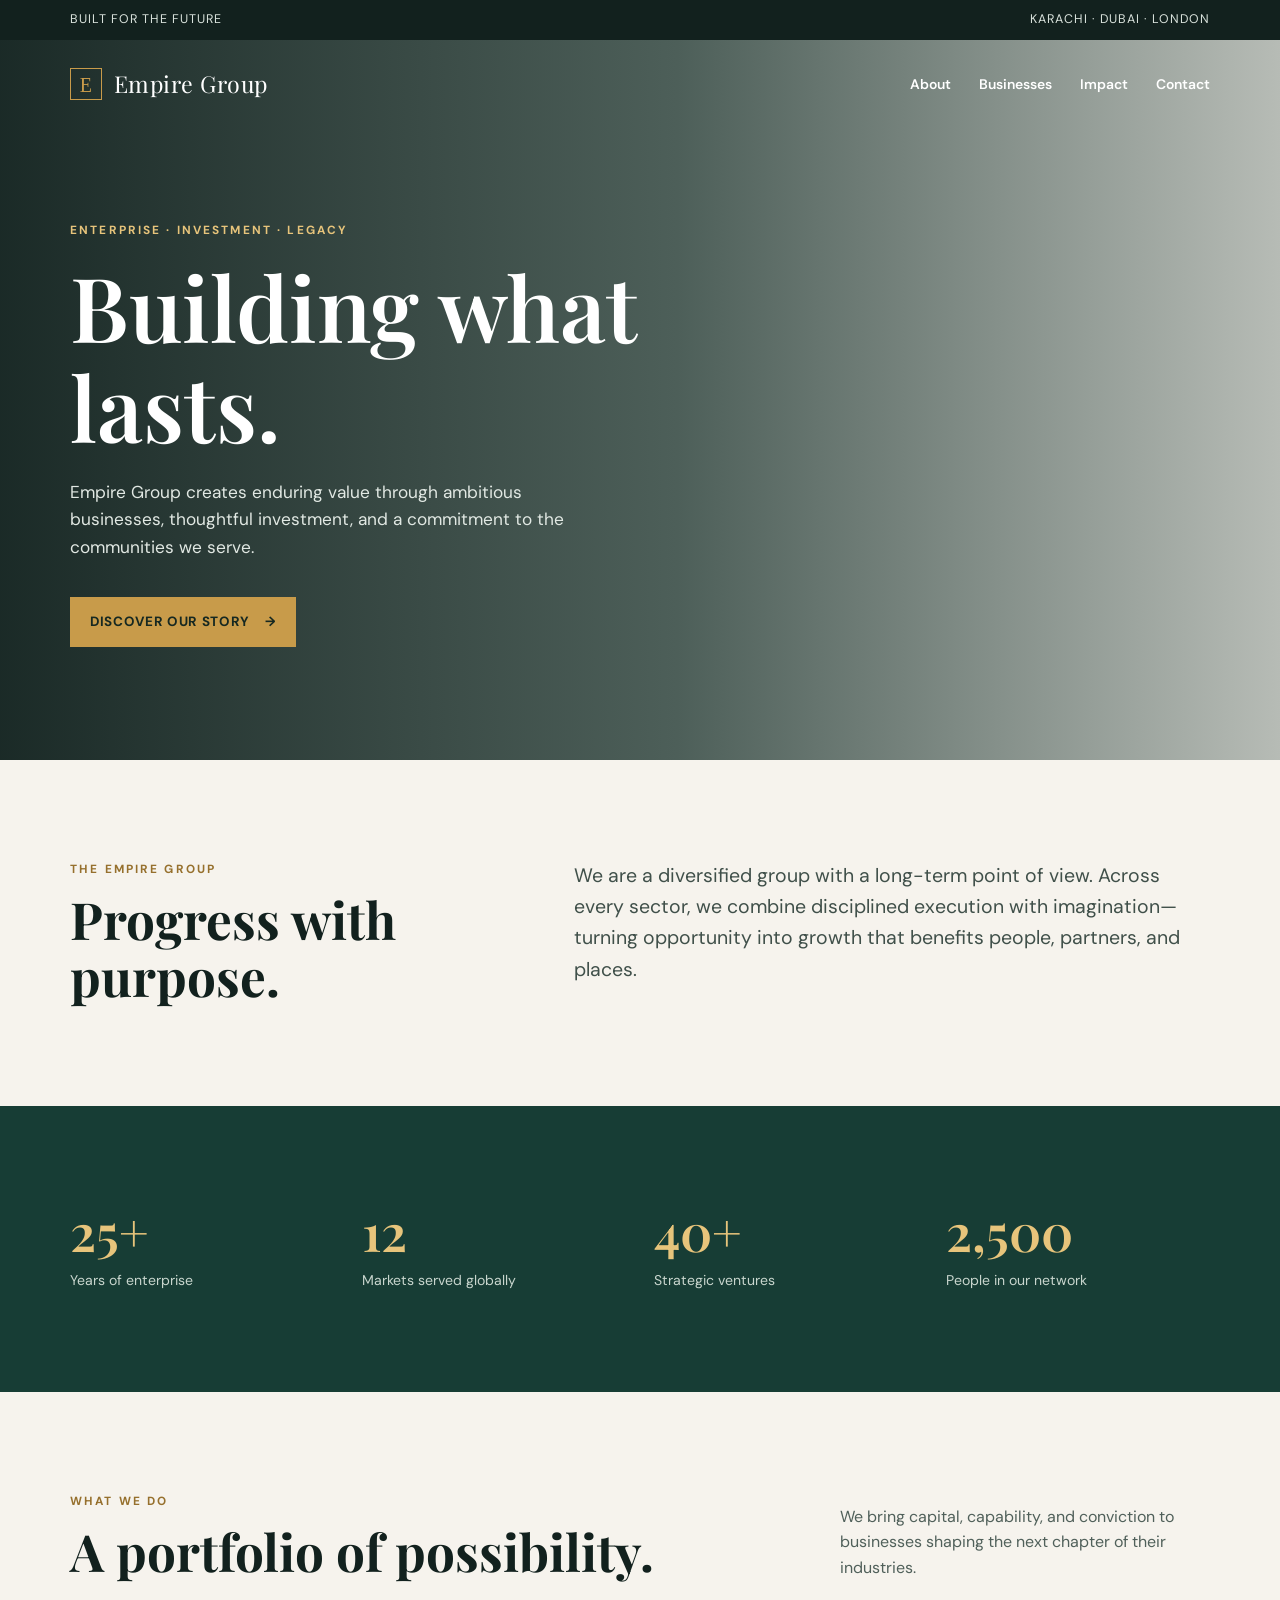
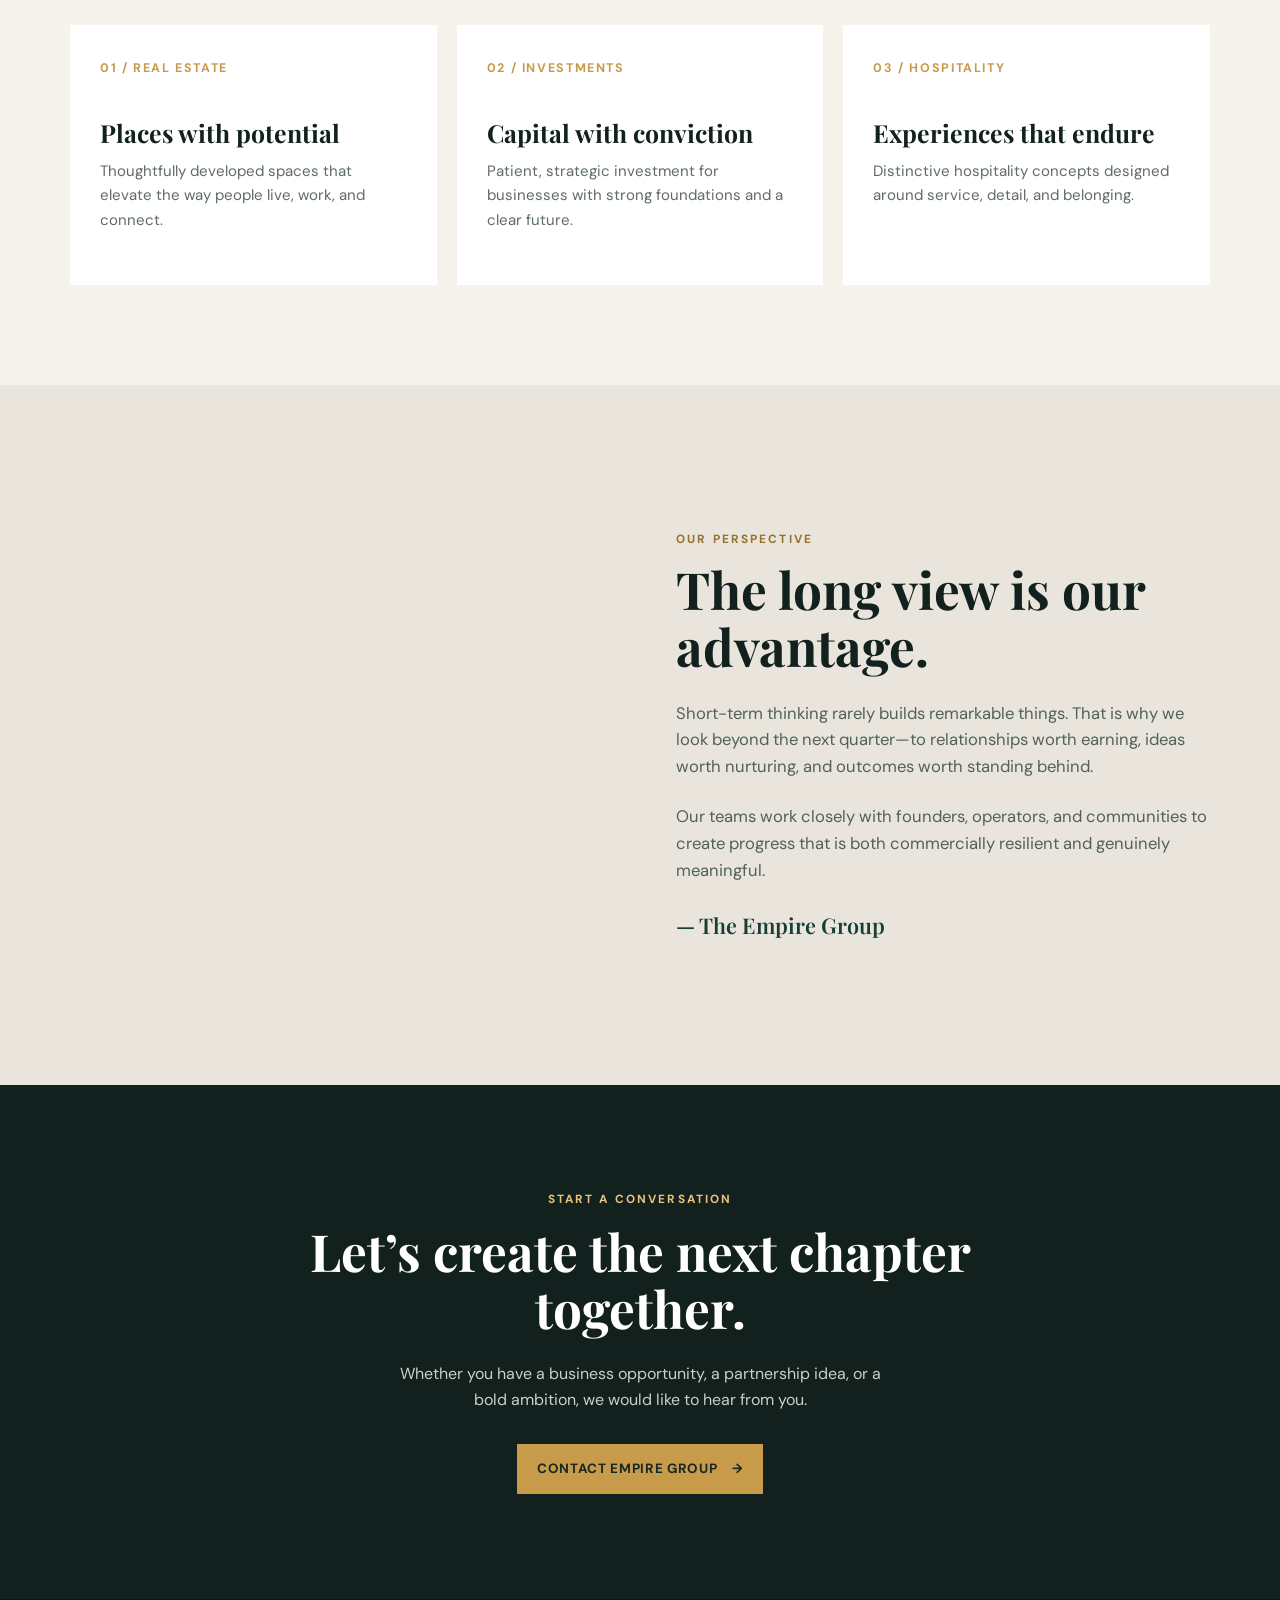
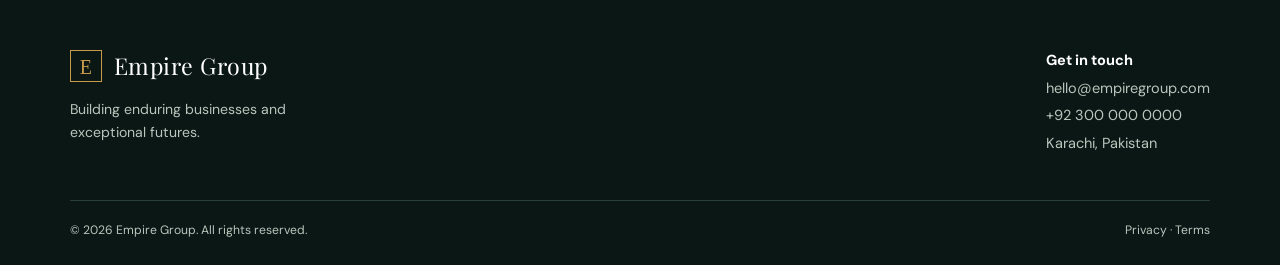
==== index.html @ 8dcd022d "my first comit" ====
<!DOCTYPE html>
<html lang="en">
<head>
  <meta charset="UTF-8" />
  <meta name="viewport" content="width=device-width, initial-scale=1.0" />
  <meta name="description" content="Empire Group — building enduring businesses and exceptional futures." />
  <title>Empire Group | Build What Lasts</title>
  <link rel="preconnect" href="https://fonts.googleapis.com" />
  <link rel="preconnect" href="https://fonts.gstatic.com" crossorigin />
  <link href="https://fonts.googleapis.com/css2?family=DM+Sans:wght@400;500;600;700&family=Playfair+Display:wght@500;600;700&display=swap" rel="stylesheet" />
  <style>
    :root { --ink:#12211e; --forest:#173d35; --sage:#9eae94; --cream:#f6f3ed; --gold:#c89b4a; --white:#fff; }
    * { box-sizing:border-box; }
    html { scroll-behavior:smooth; }
    body { margin:0; color:var(--ink); background:var(--cream); font-family:"DM Sans",Arial,sans-serif; line-height:1.6; }
    a { color:inherit; text-decoration:none; }
    .wrap { width:min(1140px, calc(100% - 44px)); margin:auto; }
    .topbar { background:var(--ink); color:#d9e2dc; font-size:.78rem; letter-spacing:.08em; text-transform:uppercase; }
    .topbar .wrap { display:flex; justify-content:space-between; padding:10px 0; }
    header { position:absolute; width:100%; z-index:5; color:white; }
    nav { height:88px; display:flex; align-items:center; justify-content:space-between; }
    .brand { display:flex; align-items:center; gap:12px; font-family:"Playfair Display",serif; font-size:1.45rem; letter-spacing:.02em; }
    .mark { width:32px; height:32px; border:1px solid var(--gold); display:grid; place-items:center; color:var(--gold); font-family:Georgia,serif; font-size:1.25rem; }
    .links { display:flex; gap:28px; font-size:.87rem; font-weight:600; }
    .links a:hover { color:#e7c47b; }
    .hero { min-height:720px; color:white; display:grid; align-items:end; padding:160px 0 92px; background:linear-gradient(90deg, rgba(10,27,24,.93) 0%, rgba(12,38,32,.72) 53%, rgba(12,38,32,.27)), url('https://images.unsplash.com/photo-1486406146926-c627a92ad1ab?auto=format&fit=crop&w=1800&q=85') center/cover; }
    .eyebrow { color:#e7c47b; font-size:.74rem; letter-spacing:.18em; font-weight:700; text-transform:uppercase; }
    h1,h2,h3 { font-family:"Playfair Display",Georgia,serif; line-height:1.12; margin:0; }
    h1 { max-width:720px; font-size:clamp(3.1rem,7vw,6.1rem); margin:16px 0 22px; font-weight:600; }
    .hero p { max-width:520px; font-size:1.08rem; color:#e1e8e3; margin:0 0 36px; }
    .button { display:inline-flex; align-items:center; gap:15px; padding:14px 20px; background:var(--gold); color:#162821; font-weight:700; font-size:.84rem; letter-spacing:.05em; text-transform:uppercase; transition:.2s; }
    .button:hover { background:#e2bb73; transform:translateY(-2px); }
    section { padding:100px 0; }
    .intro { display:grid; grid-template-columns:1fr 1.5fr; gap:80px; }
    h2 { font-size:clamp(2.25rem,4vw,3.7rem); }
    .intro p { font-size:1.22rem; margin:0; color:#40504a; }
    .numbers { background:var(--forest); color:white; }
    .number-grid { display:grid; grid-template-columns:repeat(4,1fr); gap:28px; }
    .number strong { display:block; color:#e7c47b; font:600 clamp(2.1rem,4vw,3.4rem)/1 "Playfair Display",serif; margin-bottom:10px; }
    .number span { color:#c9d6ce; font-size:.88rem; }
    .section-head { display:flex; justify-content:space-between; align-items:end; margin-bottom:44px; gap:20px; }
    .section-head p { max-width:370px; margin:0; color:#50605a; }
    .cards { display:grid; grid-template-columns:repeat(3,1fr); gap:20px; }
    .card { background:white; padding:34px 30px; min-height:260px; border-bottom:3px solid transparent; transition:.25s; }
    .card:hover { border-color:var(--gold); transform:translateY(-5px); box-shadow:0 18px 40px #1a312012; }
    .card .index { color:var(--gold); font-size:.78rem; letter-spacing:.13em; font-weight:700; }
    .card h3 { font-size:1.55rem; margin:40px 0 13px; }
    .card p { color:#5e6b66; font-size:.94rem; margin:0; }
    .story { background:#e9e5dc; }
    .story-grid { display:grid; grid-template-columns:1fr 1fr; gap:72px; align-items:center; }
    .story-image { min-height:500px; background:url('https://images.unsplash.com/photo-1556761175-b413da4baf72?auto=format&fit=crop&w=1100&q=85') center/cover; }
    .story-copy p { color:#52615b; font-size:1.04rem; margin:24px 0; }
    .signature { color:var(--forest); font:600 1.35rem "Playfair Display",serif; margin-top:28px; }
    .cta { text-align:center; background:var(--ink); color:white; padding:105px 0; }
    .cta h2 { max-width:700px; margin:14px auto 24px; }
    .cta p { color:#c7d1ca; max-width:510px; margin:0 auto 32px; }
    footer { background:#0b1715; color:#b9c6bd; padding:48px 0 25px; }
    .footer-main { display:flex; justify-content:space-between; gap:30px; padding-bottom:42px; }
    .footer-main .brand { color:white; }
    .footer-main p { max-width:280px; font-size:.88rem; }
    .contact { font-size:.91rem; line-height:1.9; }
    .copyright { border-top:1px solid #29403a; padding-top:20px; font-size:.76rem; display:flex; justify-content:space-between; }
    @media (max-width:760px) { .topbar .wrap { font-size:.65rem; } .links { display:none; } .hero { min-height:650px; } .intro,.story-grid { grid-template-columns:1fr; gap:35px; } .number-grid,.cards { grid-template-columns:repeat(2,1fr); } .story-image { min-height:330px; order:2; } section { padding:70px 0; } .footer-main,.copyright { display:block; } .copyright { margin-top:20px; } }
    @media (max-width:480px) { .number-grid,.cards { grid-template-columns:1fr; } .section-head { display:block; } .section-head p { margin-top:18px; } }
  </style>
</head>
<body>
  <div class="topbar"><div class="wrap"><span>Built for the future</span><span>Karachi · Dubai · London</span></div></div>
  <header><nav class="wrap"><a class="brand" href="#home"><span class="mark">E</span>Empire Group</a><div class="links"><a href="#about">About</a><a href="#businesses">Businesses</a><a href="#impact">Impact</a><a href="#contact">Contact</a></div></nav></header>
  <main>
    <section class="hero" id="home"><div class="wrap"><div class="eyebrow">Enterprise · Investment · Legacy</div><h1>Building what lasts.</h1><p>Empire Group creates enduring value through ambitious businesses, thoughtful investment, and a commitment to the communities we serve.</p><a class="button" href="#about">Discover our story <span>→</span></a></div></section>
    <section id="about"><div class="wrap intro"><div><div class="eyebrow" style="color:#96702d">The Empire Group</div><h2 style="margin-top:12px">Progress with purpose.</h2></div><p>We are a diversified group with a long-term point of view. Across every sector, we combine disciplined execution with imagination—turning opportunity into growth that benefits people, partners, and places.</p></div></section>
    <section class="numbers" id="impact"><div class="wrap number-grid"><div class="number"><strong>25+</strong><span>Years of enterprise</span></div><div class="number"><strong>12</strong><span>Markets served globally</span></div><div class="number"><strong>40+</strong><span>Strategic ventures</span></div><div class="number"><strong>2,500</strong><span>People in our network</span></div></div></section>
    <section id="businesses"><div class="wrap"><div class="section-head"><div><div class="eyebrow" style="color:#96702d">What we do</div><h2 style="margin-top:12px">A portfolio of possibility.</h2></div><p>We bring capital, capability, and conviction to businesses shaping the next chapter of their industries.</p></div><div class="cards"><article class="card"><div class="index">01 / REAL ESTATE</div><h3>Places with potential</h3><p>Thoughtfully developed spaces that elevate the way people live, work, and connect.</p></article><article class="card"><div class="index">02 / INVESTMENTS</div><h3>Capital with conviction</h3><p>Patient, strategic investment for businesses with strong foundations and a clear future.</p></article><article class="card"><div class="index">03 / HOSPITALITY</div><h3>Experiences that endure</h3><p>Distinctive hospitality concepts designed around service, detail, and belonging.</p></article></div></div></section>
    <section class="story"><div class="wrap story-grid"><div class="story-image" aria-label="Empire Group team in a meeting"></div><div class="story-copy"><div class="eyebrow" style="color:#96702d">Our perspective</div><h2 style="margin-top:12px">The long view is our advantage.</h2><p>Short-term thinking rarely builds remarkable things. That is why we look beyond the next quarter—to relationships worth earning, ideas worth nurturing, and outcomes worth standing behind.</p><p>Our teams work closely with founders, operators, and communities to create progress that is both commercially resilient and genuinely meaningful.</p><div class="signature">— The Empire Group</div></div></div></section>
    <section class="cta" id="contact"><div class="wrap"><div class="eyebrow">Start a conversation</div><h2>Let’s create the next chapter together.</h2><p>Whether you have a business opportunity, a partnership idea, or a bold ambition, we would like to hear from you.</p><a class="button" href="mailto:hello@empiregroup.com">Contact Empire Group <span>→</span></a></div></section>
  </main>
  <footer><div class="wrap"><div class="footer-main"><div><a class="brand" href="#home"><span class="mark">E</span>Empire Group</a><p>Building enduring businesses and exceptional futures.</p></div><div class="contact"><strong style="color:white">Get in touch</strong><br>hello@empiregroup.com<br>+92 300 000 0000<br>Karachi, Pakistan</div></div><div class="copyright"><span>© 2026 Empire Group. All rights reserved.</span><span>Privacy · Terms</span></div></div></footer>
</body>
</html>
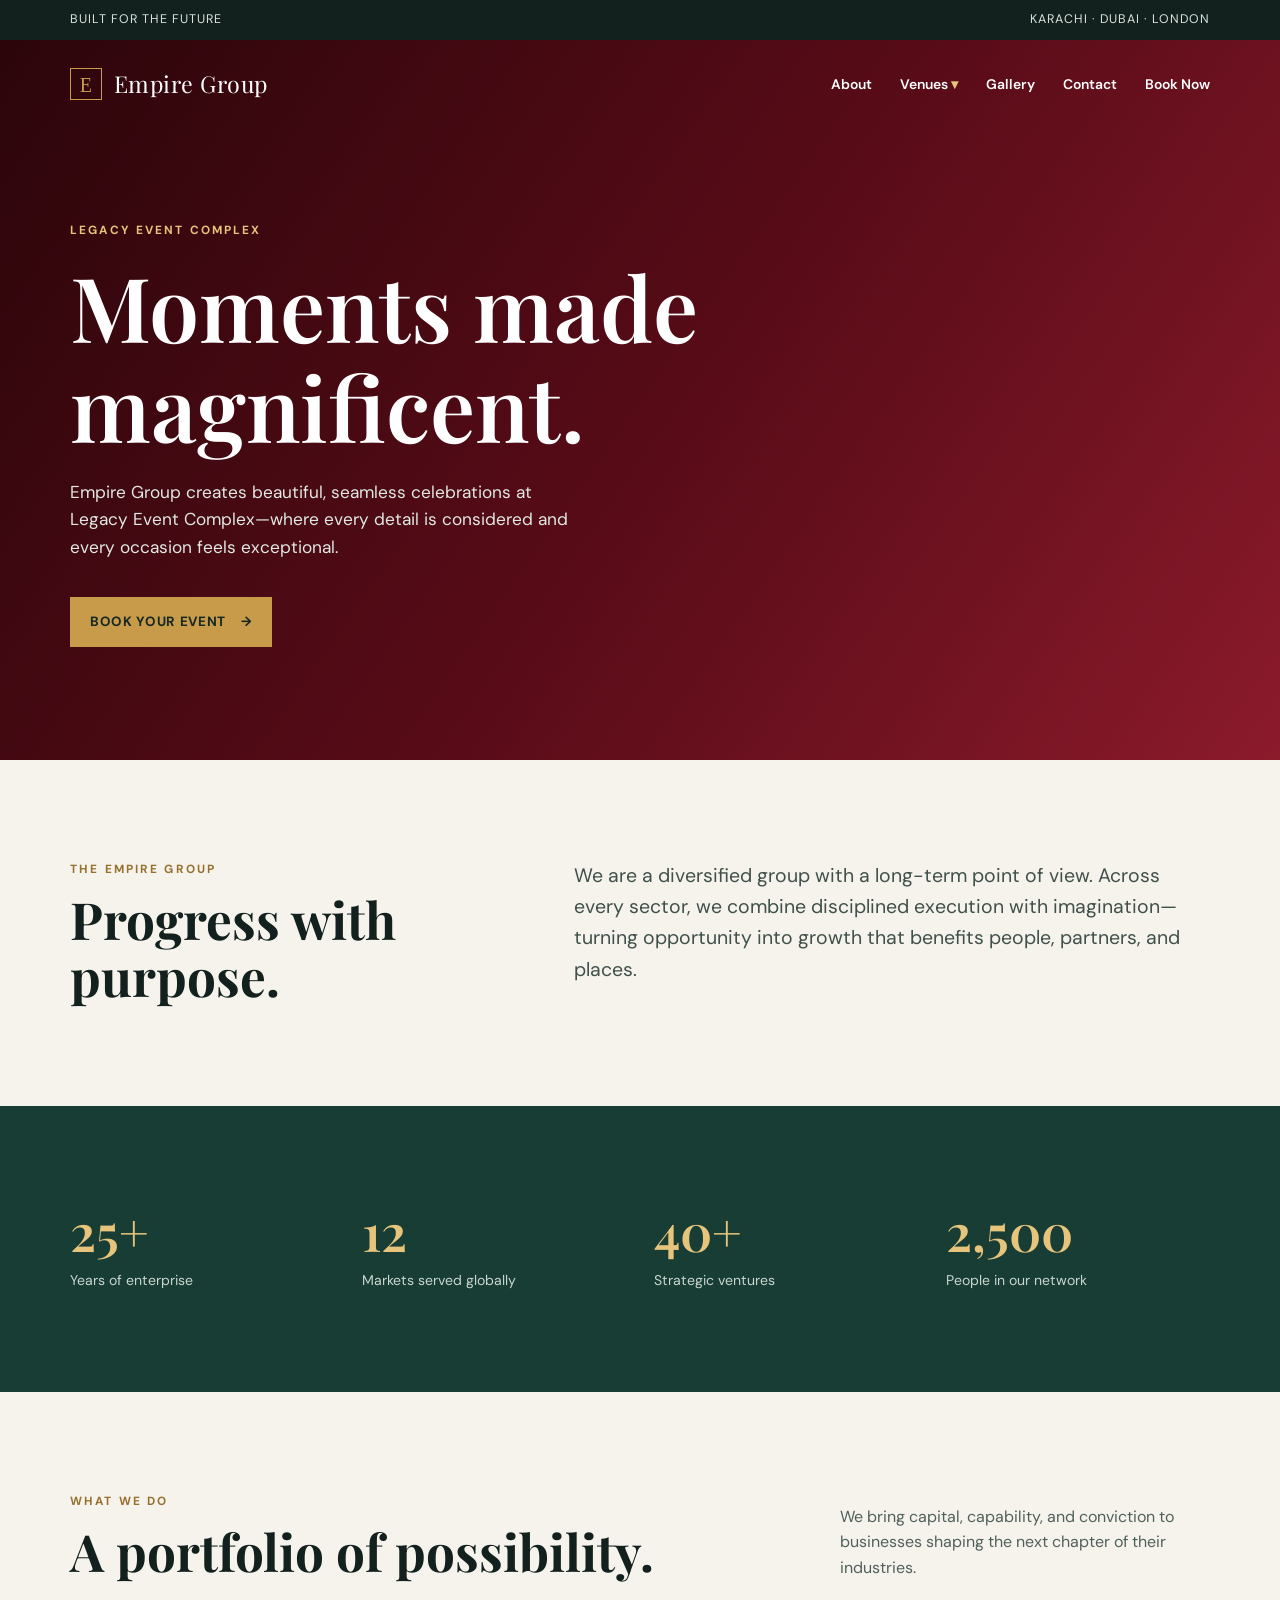
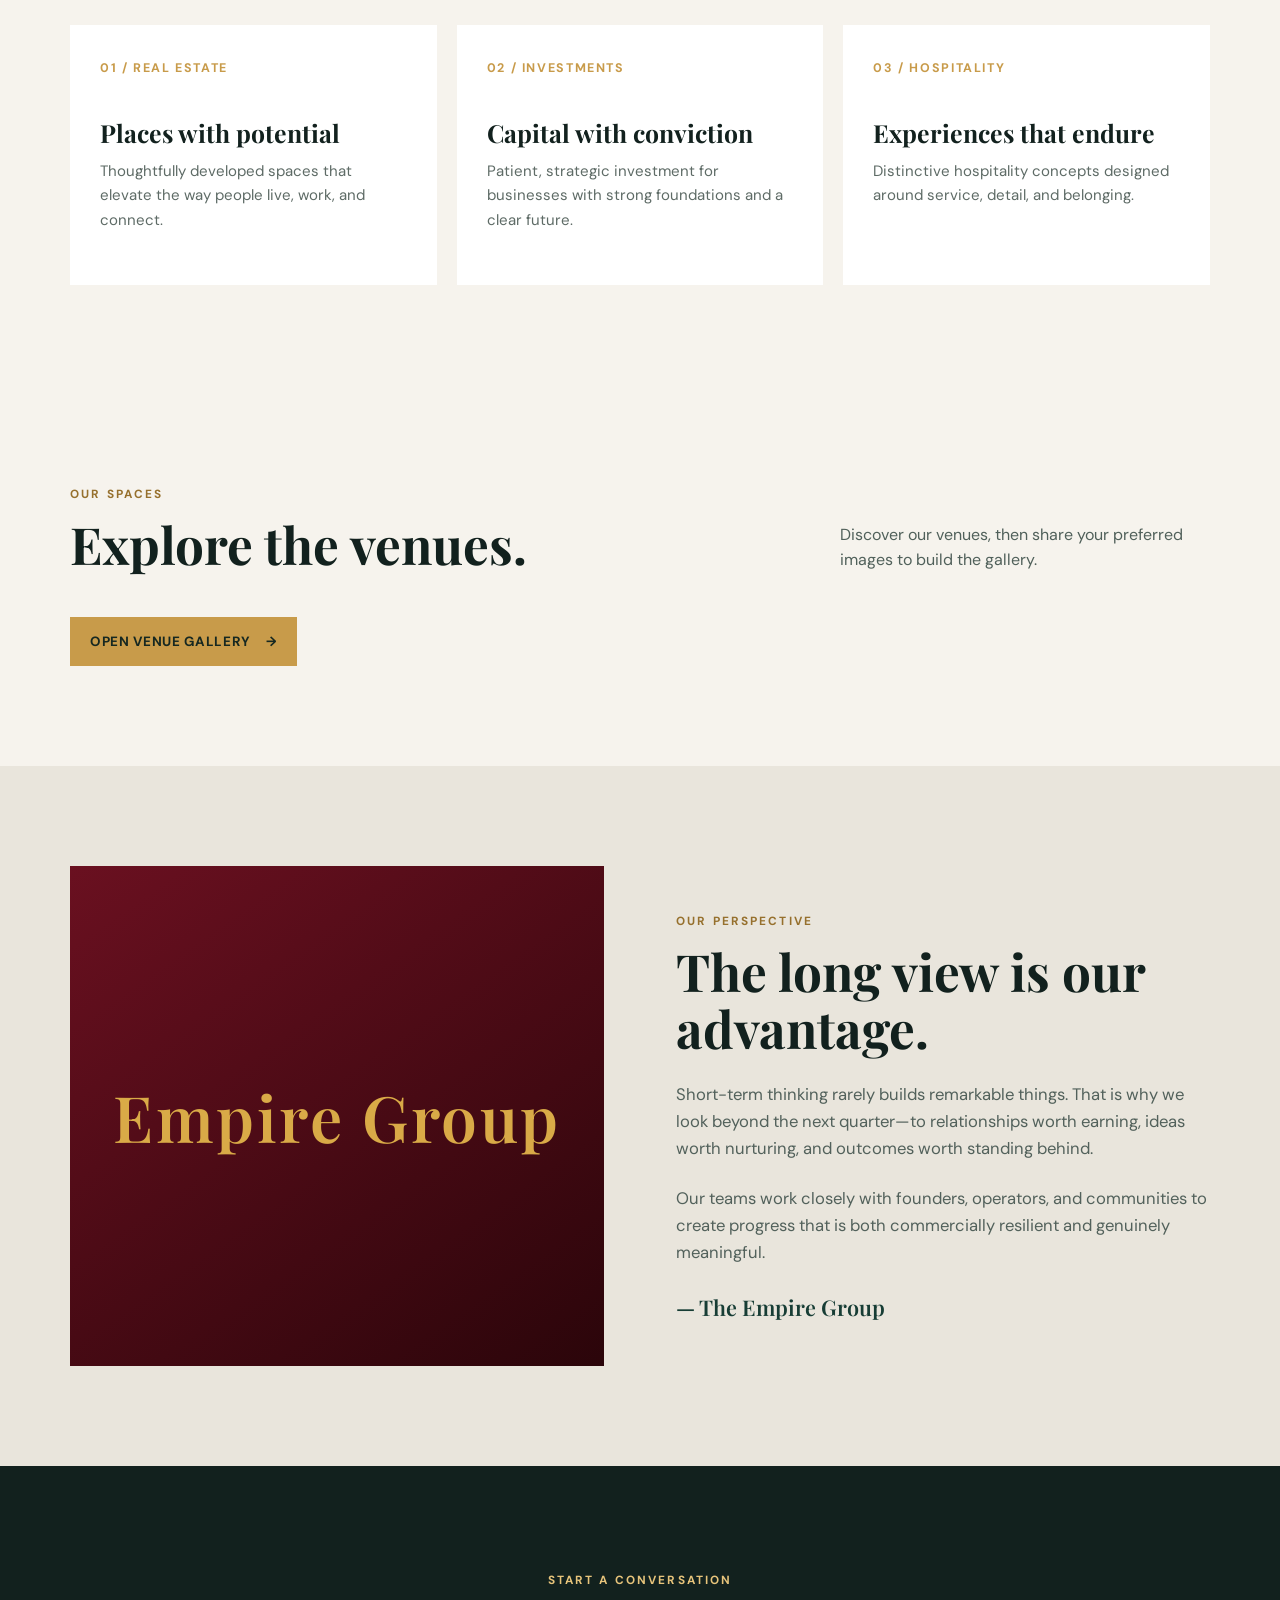
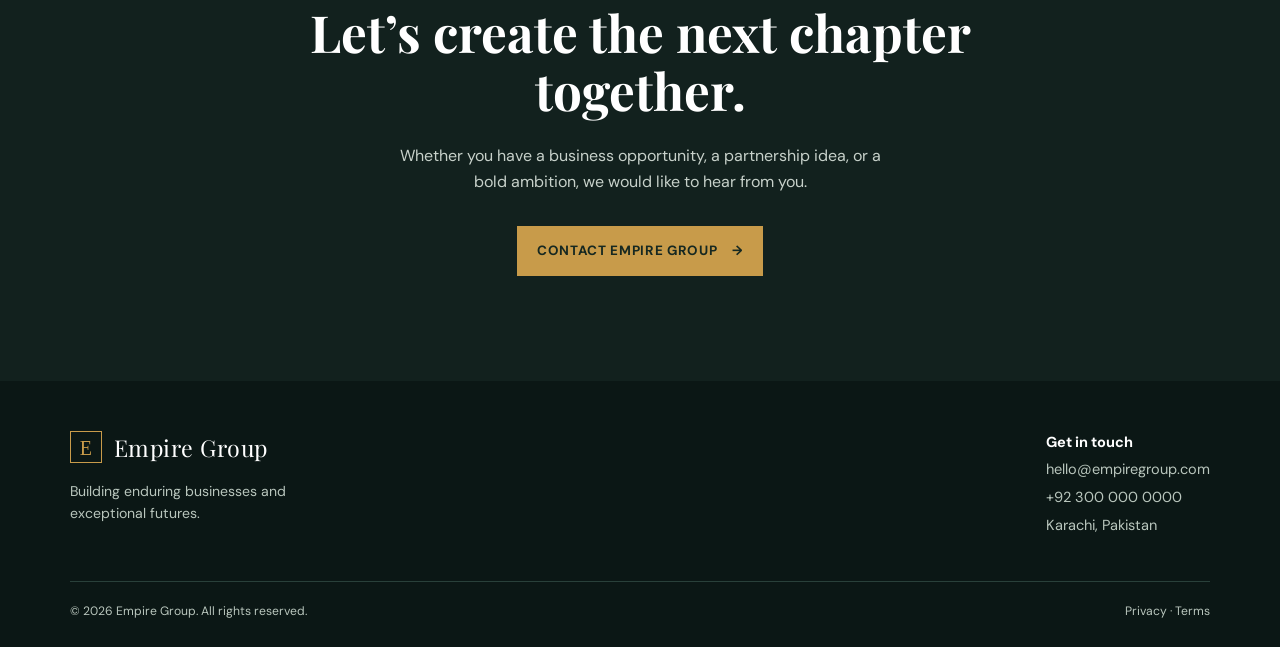
==== commit d99590ea: "2nd comit" ====
--- a/index.html
+++ b/index.html
@@ -22,8 +22,9 @@
     .brand { display:flex; align-items:center; gap:12px; font-family:"Playfair Display",serif; font-size:1.45rem; letter-spacing:.02em; }
     .mark { width:32px; height:32px; border:1px solid var(--gold); display:grid; place-items:center; color:var(--gold); font-family:Georgia,serif; font-size:1.25rem; }
     .links { display:flex; gap:28px; font-size:.87rem; font-weight:600; }
+    .venue-dropdown { position:relative; } .venue-dropdown summary { cursor:pointer; list-style:none; } .venue-dropdown summary::-webkit-details-marker { display:none; } .venue-dropdown summary::after { content:" ▾"; color:#e7c47b; } .venue-dropdown-menu { position:absolute; top:28px; left:-16px; min-width:215px; background:#fff; color:var(--ink); border-top:3px solid var(--gold); box-shadow:0 12px 28px #0003; padding:8px 0; } .venue-dropdown-menu a { display:block; padding:10px 16px; } .venue-dropdown-menu a:hover { background:#f6f3ed; color:var(--forest); }
     .links a:hover { color:#e7c47b; }
-    .hero { min-height:720px; color:white; display:grid; align-items:end; padding:160px 0 92px; background:linear-gradient(90deg, rgba(10,27,24,.93) 0%, rgba(12,38,32,.72) 53%, rgba(12,38,32,.27)), url('https://images.unsplash.com/photo-1486406146926-c627a92ad1ab?auto=format&fit=crop&w=1800&q=85') center/cover; }
+    .hero { min-height:720px; color:white; display:grid; align-items:end; padding:160px 0 92px; background:linear-gradient(125deg,#2b050a 0%,#5a0c18 55%,#8b1a2b 100%); }
     .eyebrow { color:#e7c47b; font-size:.74rem; letter-spacing:.18em; font-weight:700; text-transform:uppercase; }
     h1,h2,h3 { font-family:"Playfair Display",Georgia,serif; line-height:1.12; margin:0; }
     h1 { max-width:720px; font-size:clamp(3.1rem,7vw,6.1rem); margin:16px 0 22px; font-weight:600; }
@@ -46,9 +47,16 @@
     .card .index { color:var(--gold); font-size:.78rem; letter-spacing:.13em; font-weight:700; }
     .card h3 { font-size:1.55rem; margin:40px 0 13px; }
     .card p { color:#5e6b66; font-size:.94rem; margin:0; }
+    .gallery { display:grid; grid-template-columns:1.15fr .85fr .85fr; gap:18px; }
+    .gallery figure { margin:0; min-height:320px; position:relative; overflow:hidden; background:var(--forest); }
+    .gallery figure:first-child { min-height:470px; grid-row:span 2; }
+    .gallery img { width:100%; height:100%; position:absolute; object-fit:cover; transition:transform .35s; }
+    .gallery figure:hover img { transform:scale(1.04); }
+    .gallery figcaption { position:absolute; inset:auto 0 0; padding:50px 20px 19px; color:#fff; font-weight:700; background:linear-gradient(transparent,rgba(0,0,0,.75)); }
     .story { background:#e9e5dc; }
     .story-grid { display:grid; grid-template-columns:1fr 1fr; gap:72px; align-items:center; }
-    .story-image { min-height:500px; background:url('https://images.unsplash.com/photo-1556761175-b413da4baf72?auto=format&fit=crop&w=1100&q=85') center/cover; }
+    .story-image { min-height:500px; background:linear-gradient(145deg,#6a1020,#2b050a); position:relative; }
+    .story-image::after { content:"Empire Group"; color:#d9aa47; font:600 clamp(2rem,5vw,4.5rem) "Playfair Display",serif; position:absolute; inset:0; display:grid; place-items:center; letter-spacing:.04em; }
     .story-copy p { color:#52615b; font-size:1.04rem; margin:24px 0; }
     .signature { color:var(--forest); font:600 1.35rem "Playfair Display",serif; margin-top:28px; }
     .cta { text-align:center; background:var(--ink); color:white; padding:105px 0; }
@@ -60,18 +68,19 @@
     .footer-main p { max-width:280px; font-size:.88rem; }
     .contact { font-size:.91rem; line-height:1.9; }
     .copyright { border-top:1px solid #29403a; padding-top:20px; font-size:.76rem; display:flex; justify-content:space-between; }
-    @media (max-width:760px) { .topbar .wrap { font-size:.65rem; } .links { display:none; } .hero { min-height:650px; } .intro,.story-grid { grid-template-columns:1fr; gap:35px; } .number-grid,.cards { grid-template-columns:repeat(2,1fr); } .story-image { min-height:330px; order:2; } section { padding:70px 0; } .footer-main,.copyright { display:block; } .copyright { margin-top:20px; } }
-    @media (max-width:480px) { .number-grid,.cards { grid-template-columns:1fr; } .section-head { display:block; } .section-head p { margin-top:18px; } }
+    @media (max-width:760px) { .topbar .wrap { font-size:.65rem; } .links { display:none; } .hero { min-height:650px; } .intro,.story-grid { grid-template-columns:1fr; gap:35px; } .number-grid,.cards,.gallery { grid-template-columns:repeat(2,1fr); } .gallery figure:first-child { min-height:360px; grid-column:span 2; grid-row:auto; } .story-image { min-height:330px; order:2; } section { padding:70px 0; } .footer-main,.copyright { display:block; } .copyright { margin-top:20px; } }
+    @media (max-width:480px) { .number-grid,.cards,.gallery { grid-template-columns:1fr; } .gallery figure:first-child { grid-column:auto; } .section-head { display:block; } .section-head p { margin-top:18px; } }
   </style>
 </head>
 <body>
   <div class="topbar"><div class="wrap"><span>Built for the future</span><span>Karachi · Dubai · London</span></div></div>
-  <header><nav class="wrap"><a class="brand" href="#home"><span class="mark">E</span>Empire Group</a><div class="links"><a href="#about">About</a><a href="#businesses">Businesses</a><a href="#impact">Impact</a><a href="#contact">Contact</a></div></nav></header>
+  <header><nav class="wrap"><a class="brand" href="#home"><span class="mark">E</span>Empire Group</a><div class="links"><a href="about.html">About</a><details class="venue-dropdown"><summary>Venues</summary><div class="venue-dropdown-menu"><a href="grand-empire.html">Grand Empire Marquee</a><a href="gallery.html">All venue galleries</a></div></details><a href="gallery.html">Gallery</a><a href="contact.html">Contact</a><a href="book-now.html">Book Now</a></div></nav></header>
   <main>
-    <section class="hero" id="home"><div class="wrap"><div class="eyebrow">Enterprise · Investment · Legacy</div><h1>Building what lasts.</h1><p>Empire Group creates enduring value through ambitious businesses, thoughtful investment, and a commitment to the communities we serve.</p><a class="button" href="#about">Discover our story <span>→</span></a></div></section>
+    <section class="hero" id="home"><div class="wrap"><div class="eyebrow">Legacy Event Complex</div><h1>Moments made magnificent.</h1><p>Empire Group creates beautiful, seamless celebrations at Legacy Event Complex—where every detail is considered and every occasion feels exceptional.</p><a class="button" href="book-now.html">Book your event <span>→</span></a></div></section>
     <section id="about"><div class="wrap intro"><div><div class="eyebrow" style="color:#96702d">The Empire Group</div><h2 style="margin-top:12px">Progress with purpose.</h2></div><p>We are a diversified group with a long-term point of view. Across every sector, we combine disciplined execution with imagination—turning opportunity into growth that benefits people, partners, and places.</p></div></section>
     <section class="numbers" id="impact"><div class="wrap number-grid"><div class="number"><strong>25+</strong><span>Years of enterprise</span></div><div class="number"><strong>12</strong><span>Markets served globally</span></div><div class="number"><strong>40+</strong><span>Strategic ventures</span></div><div class="number"><strong>2,500</strong><span>People in our network</span></div></div></section>
     <section id="businesses"><div class="wrap"><div class="section-head"><div><div class="eyebrow" style="color:#96702d">What we do</div><h2 style="margin-top:12px">A portfolio of possibility.</h2></div><p>We bring capital, capability, and conviction to businesses shaping the next chapter of their industries.</p></div><div class="cards"><article class="card"><div class="index">01 / REAL ESTATE</div><h3>Places with potential</h3><p>Thoughtfully developed spaces that elevate the way people live, work, and connect.</p></article><article class="card"><div class="index">02 / INVESTMENTS</div><h3>Capital with conviction</h3><p>Patient, strategic investment for businesses with strong foundations and a clear future.</p></article><article class="card"><div class="index">03 / HOSPITALITY</div><h3>Experiences that endure</h3><p>Distinctive hospitality concepts designed around service, detail, and belonging.</p></article></div></div></section>
+    <section><div class="wrap"><div class="section-head"><div><div class="eyebrow" style="color:#96702d">Our spaces</div><h2 style="margin-top:12px">Explore the venues.</h2></div><p>Discover our venues, then share your preferred images to build the gallery.</p></div><a class="button" href="gallery.html">Open venue gallery <span>→</span></a></div></section>
     <section class="story"><div class="wrap story-grid"><div class="story-image" aria-label="Empire Group team in a meeting"></div><div class="story-copy"><div class="eyebrow" style="color:#96702d">Our perspective</div><h2 style="margin-top:12px">The long view is our advantage.</h2><p>Short-term thinking rarely builds remarkable things. That is why we look beyond the next quarter—to relationships worth earning, ideas worth nurturing, and outcomes worth standing behind.</p><p>Our teams work closely with founders, operators, and communities to create progress that is both commercially resilient and genuinely meaningful.</p><div class="signature">— The Empire Group</div></div></div></section>
     <section class="cta" id="contact"><div class="wrap"><div class="eyebrow">Start a conversation</div><h2>Let’s create the next chapter together.</h2><p>Whether you have a business opportunity, a partnership idea, or a bold ambition, we would like to hear from you.</p><a class="button" href="mailto:hello@empiregroup.com">Contact Empire Group <span>→</span></a></div></section>
   </main>
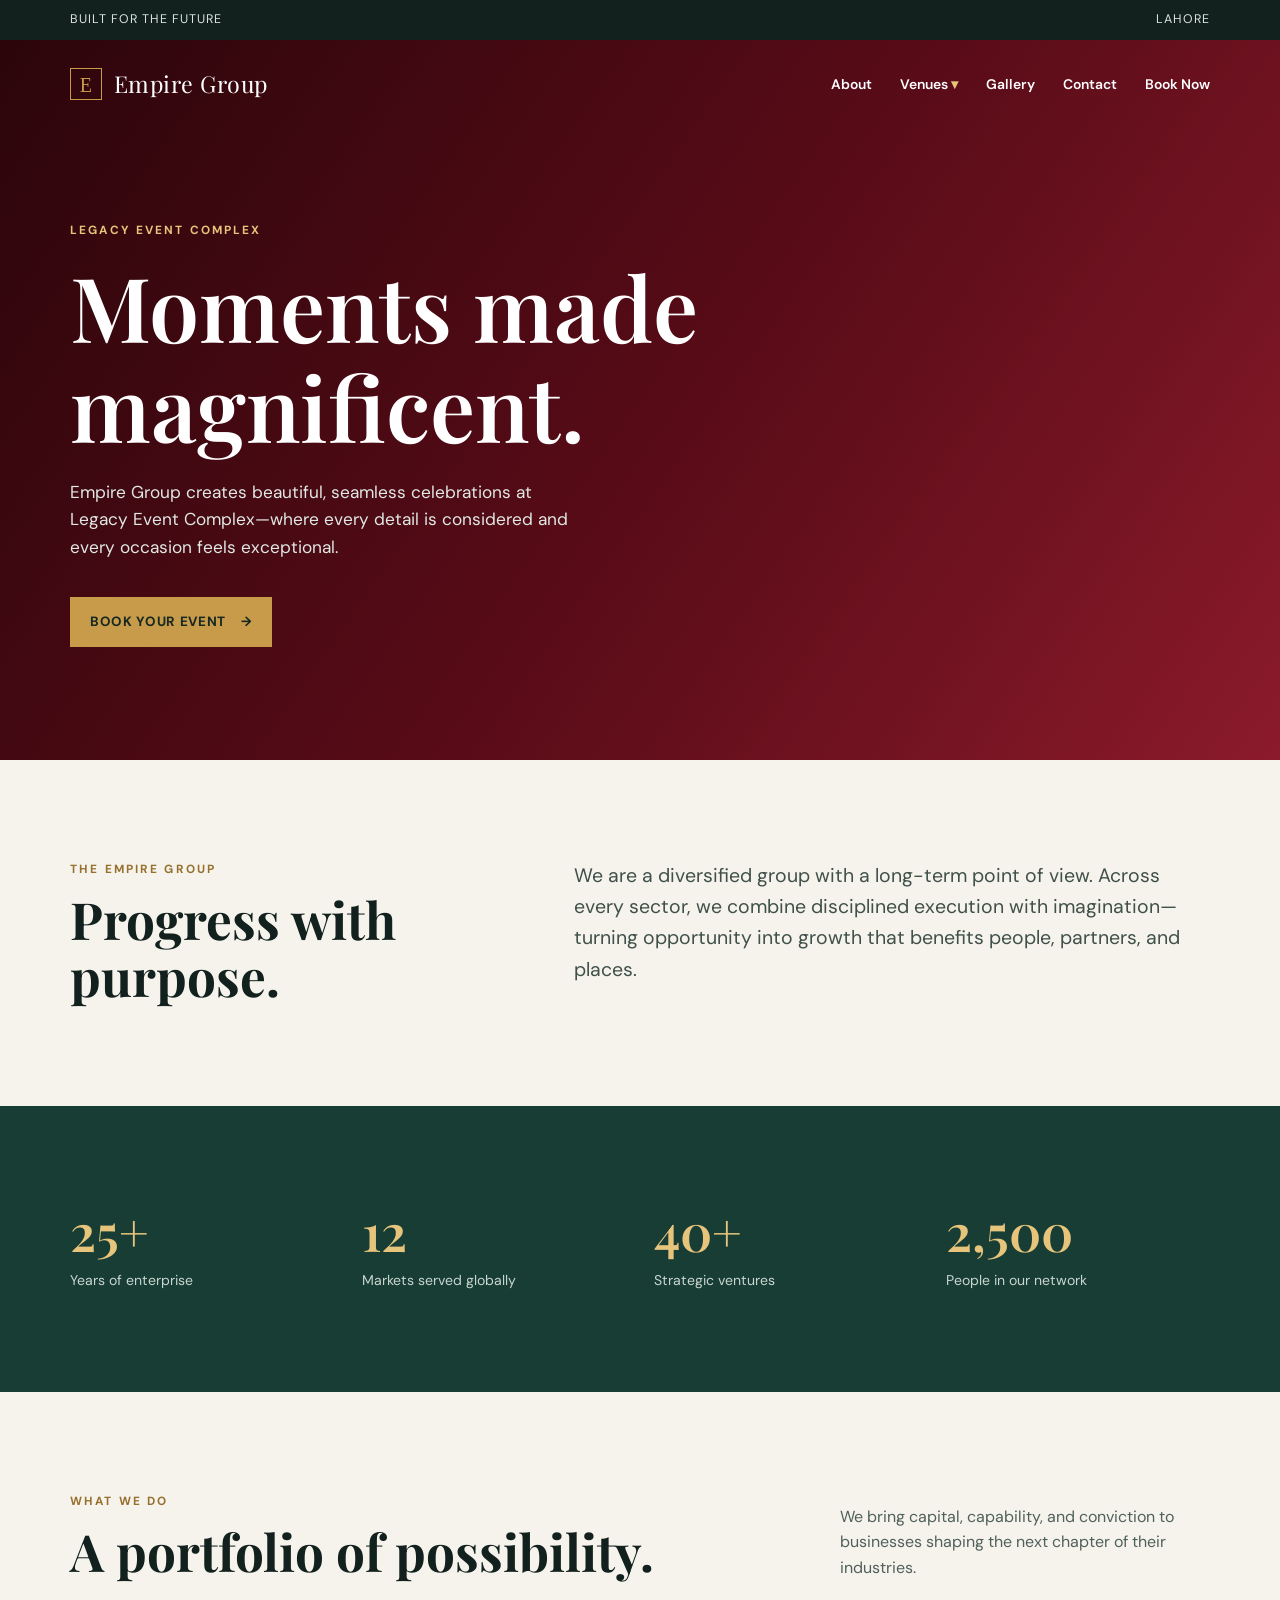
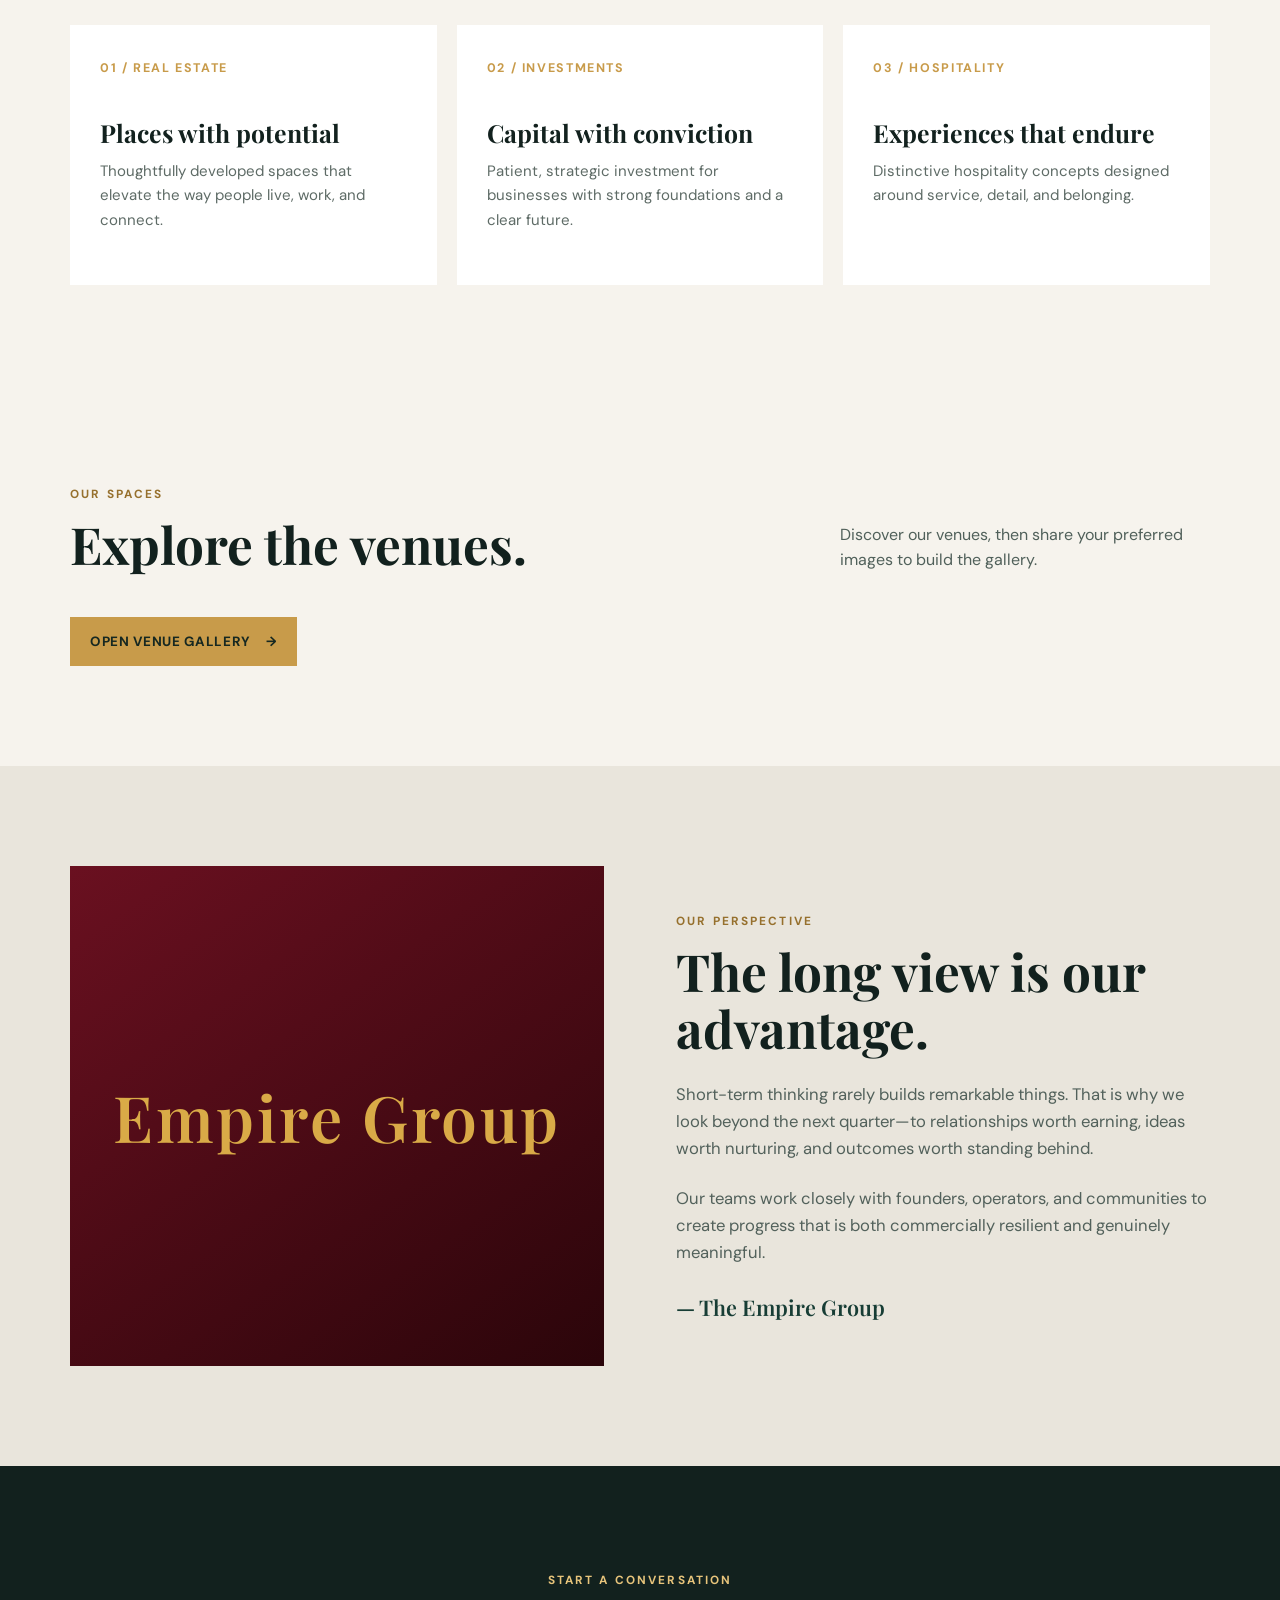
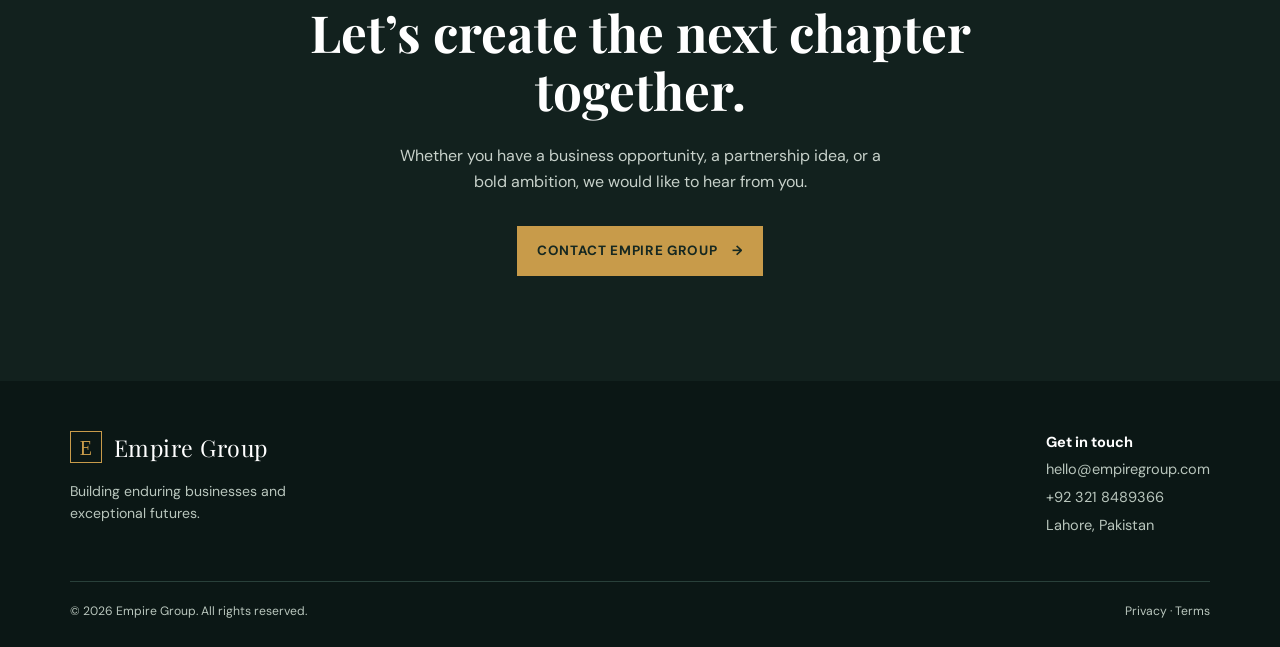
==== commit b057da91: "3rd comit" ====
--- a/index.html
+++ b/index.html
@@ -73,7 +73,7 @@
   </style>
 </head>
 <body>
-  <div class="topbar"><div class="wrap"><span>Built for the future</span><span>Karachi · Dubai · London</span></div></div>
+  <div class="topbar"><div class="wrap"><span>Built for the future</span><span>lahore</span></div></div>
   <header><nav class="wrap"><a class="brand" href="#home"><span class="mark">E</span>Empire Group</a><div class="links"><a href="about.html">About</a><details class="venue-dropdown"><summary>Venues</summary><div class="venue-dropdown-menu"><a href="grand-empire.html">Grand Empire Marquee</a><a href="gallery.html">All venue galleries</a></div></details><a href="gallery.html">Gallery</a><a href="contact.html">Contact</a><a href="book-now.html">Book Now</a></div></nav></header>
   <main>
     <section class="hero" id="home"><div class="wrap"><div class="eyebrow">Legacy Event Complex</div><h1>Moments made magnificent.</h1><p>Empire Group creates beautiful, seamless celebrations at Legacy Event Complex—where every detail is considered and every occasion feels exceptional.</p><a class="button" href="book-now.html">Book your event <span>→</span></a></div></section>
@@ -84,6 +84,6 @@
     <section class="story"><div class="wrap story-grid"><div class="story-image" aria-label="Empire Group team in a meeting"></div><div class="story-copy"><div class="eyebrow" style="color:#96702d">Our perspective</div><h2 style="margin-top:12px">The long view is our advantage.</h2><p>Short-term thinking rarely builds remarkable things. That is why we look beyond the next quarter—to relationships worth earning, ideas worth nurturing, and outcomes worth standing behind.</p><p>Our teams work closely with founders, operators, and communities to create progress that is both commercially resilient and genuinely meaningful.</p><div class="signature">— The Empire Group</div></div></div></section>
     <section class="cta" id="contact"><div class="wrap"><div class="eyebrow">Start a conversation</div><h2>Let’s create the next chapter together.</h2><p>Whether you have a business opportunity, a partnership idea, or a bold ambition, we would like to hear from you.</p><a class="button" href="mailto:hello@empiregroup.com">Contact Empire Group <span>→</span></a></div></section>
   </main>
-  <footer><div class="wrap"><div class="footer-main"><div><a class="brand" href="#home"><span class="mark">E</span>Empire Group</a><p>Building enduring businesses and exceptional futures.</p></div><div class="contact"><strong style="color:white">Get in touch</strong><br>hello@empiregroup.com<br>+92 300 000 0000<br>Karachi, Pakistan</div></div><div class="copyright"><span>© 2026 Empire Group. All rights reserved.</span><span>Privacy · Terms</span></div></div></footer>
+  <footer><div class="wrap"><div class="footer-main"><div><a class="brand" href="#home"><span class="mark">E</span>Empire Group</a><p>Building enduring businesses and exceptional futures.</p></div><div class="contact"><strong style="color:white">Get in touch</strong><br>hello@empiregroup.com<br>+92 321 8489366<br>Lahore, Pakistan</div></div><div class="copyright"><span>© 2026 Empire Group. All rights reserved.</span><span>Privacy · Terms</span></div></div></footer>
 </body>
 </html>
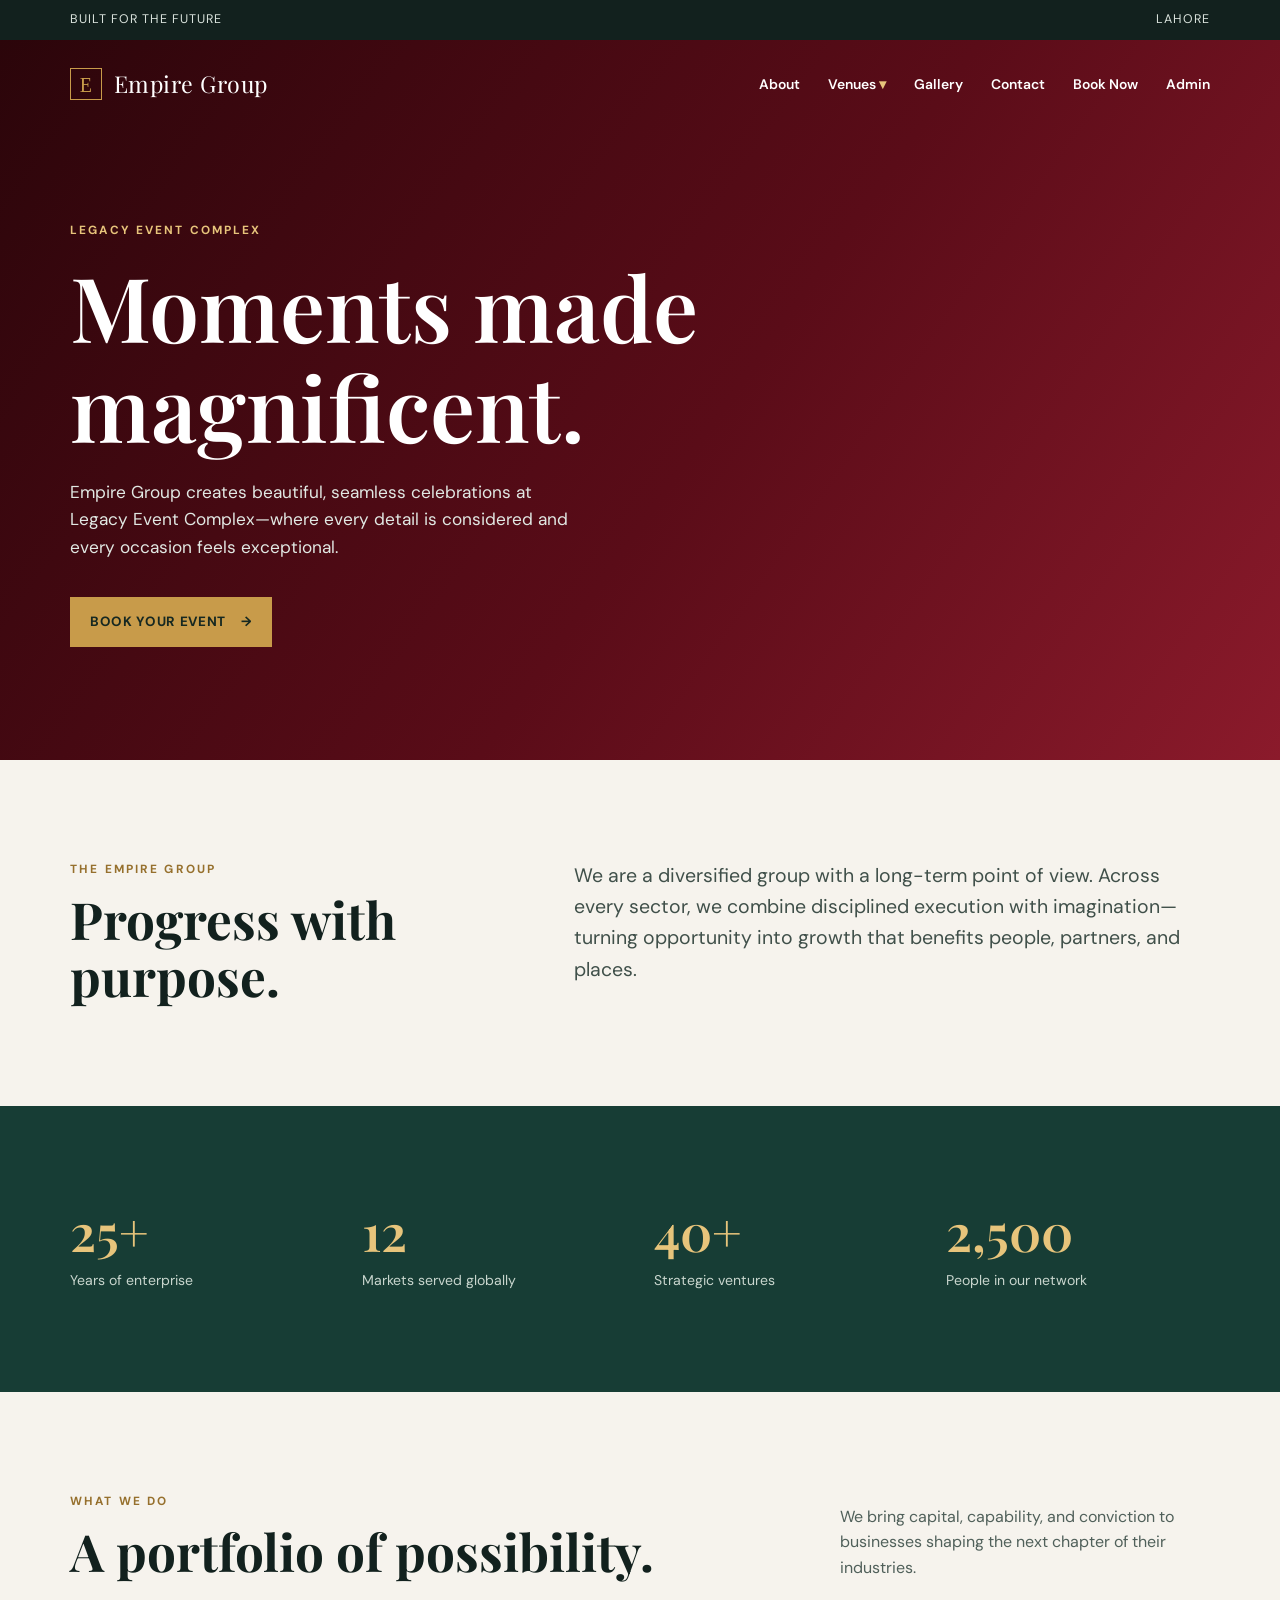
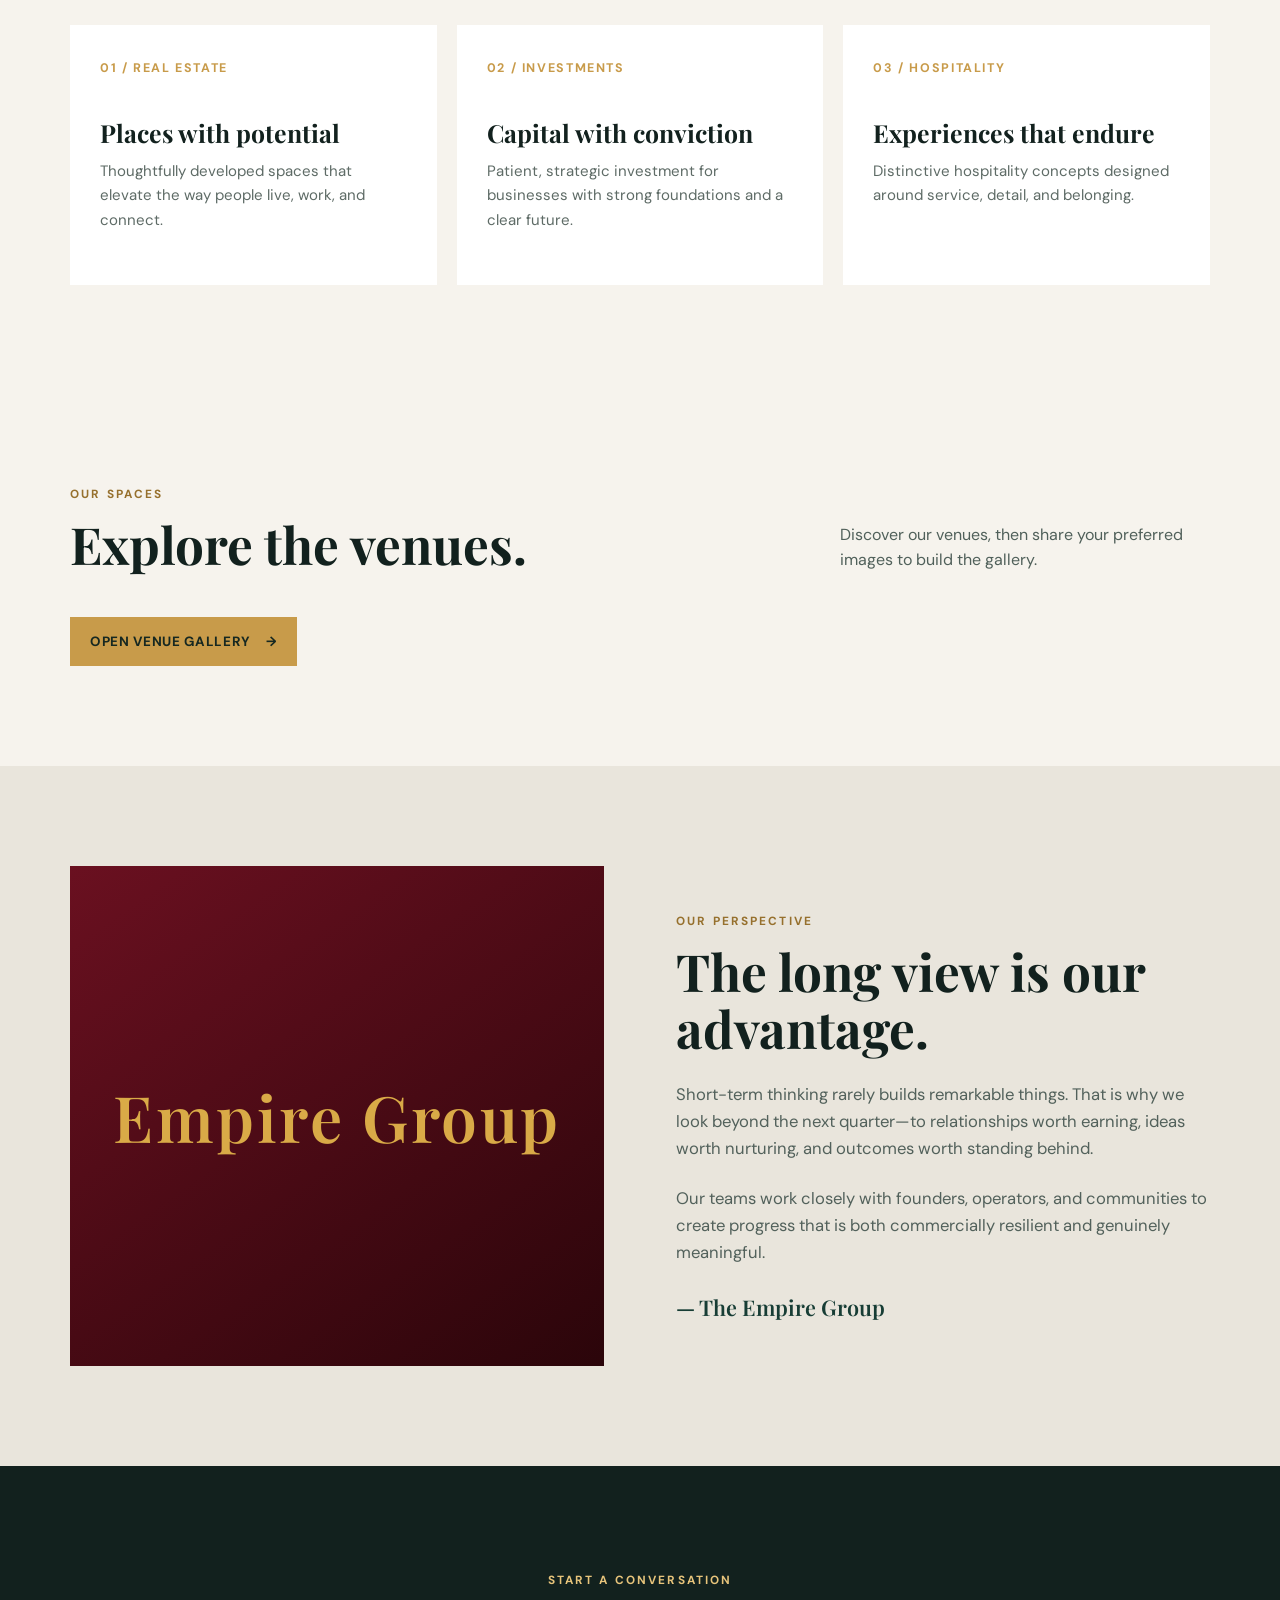
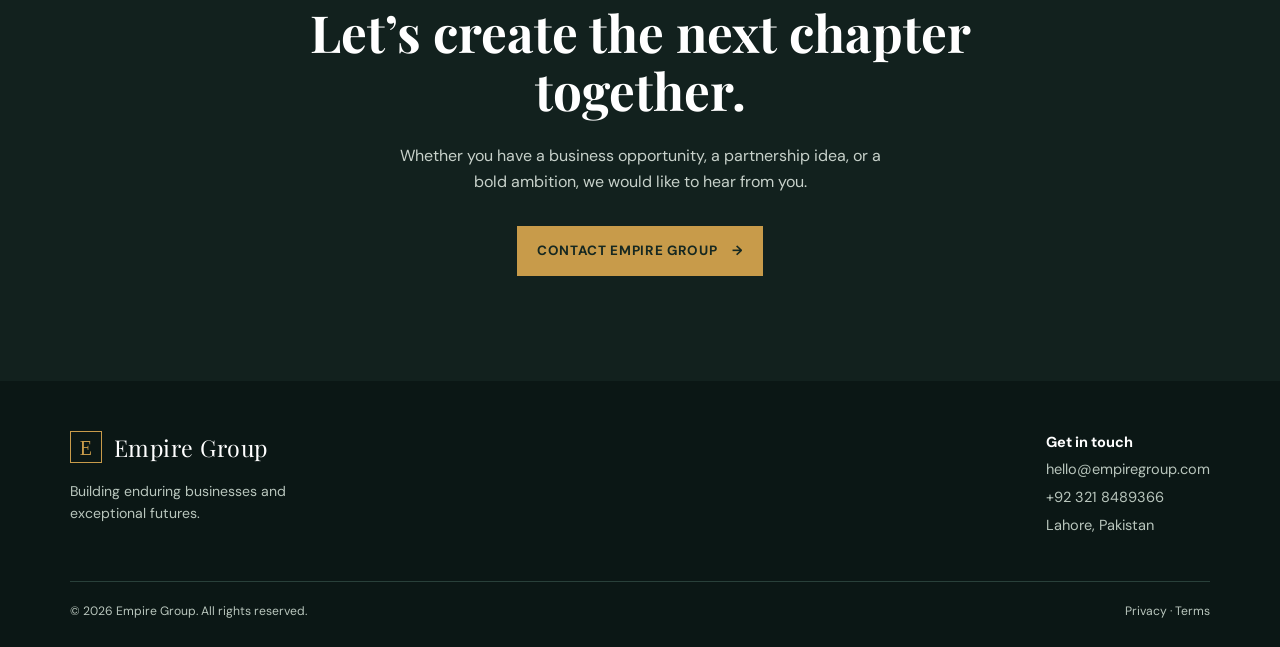
==== commit cf311606: "login admin dasboard" ====
--- a/index.html
+++ b/index.html
@@ -74,7 +74,7 @@
 </head>
 <body>
   <div class="topbar"><div class="wrap"><span>Built for the future</span><span>lahore</span></div></div>
-  <header><nav class="wrap"><a class="brand" href="#home"><span class="mark">E</span>Empire Group</a><div class="links"><a href="about.html">About</a><details class="venue-dropdown"><summary>Venues</summary><div class="venue-dropdown-menu"><a href="grand-empire.html">Grand Empire Marquee</a><a href="gallery.html">All venue galleries</a></div></details><a href="gallery.html">Gallery</a><a href="contact.html">Contact</a><a href="book-now.html">Book Now</a></div></nav></header>
+  <header><nav class="wrap"><a class="brand" href="#home"><span class="mark">E</span>Empire Group</a><div class="links"><a href="about.html">About</a><details class="venue-dropdown"><summary>Venues</summary><div class="venue-dropdown-menu"><a href="legacy.html">Legacy Event Complex</a><a href="glorious.html">Glorious Marquee</a><a href="grand-empire.html">Grand Empire Marquee</a><a href="garrison.html">Garrison Empire Halls</a><a href="gallery.html">All venue galleries</a></div></details><a href="gallery.html">Gallery</a><a href="contact.html">Contact</a><a href="book-now.html">Book Now</a><a href="admin-login.html">Admin</a></div></nav></header>
   <main>
     <section class="hero" id="home"><div class="wrap"><div class="eyebrow">Legacy Event Complex</div><h1>Moments made magnificent.</h1><p>Empire Group creates beautiful, seamless celebrations at Legacy Event Complex—where every detail is considered and every occasion feels exceptional.</p><a class="button" href="book-now.html">Book your event <span>→</span></a></div></section>
     <section id="about"><div class="wrap intro"><div><div class="eyebrow" style="color:#96702d">The Empire Group</div><h2 style="margin-top:12px">Progress with purpose.</h2></div><p>We are a diversified group with a long-term point of view. Across every sector, we combine disciplined execution with imagination—turning opportunity into growth that benefits people, partners, and places.</p></div></section>
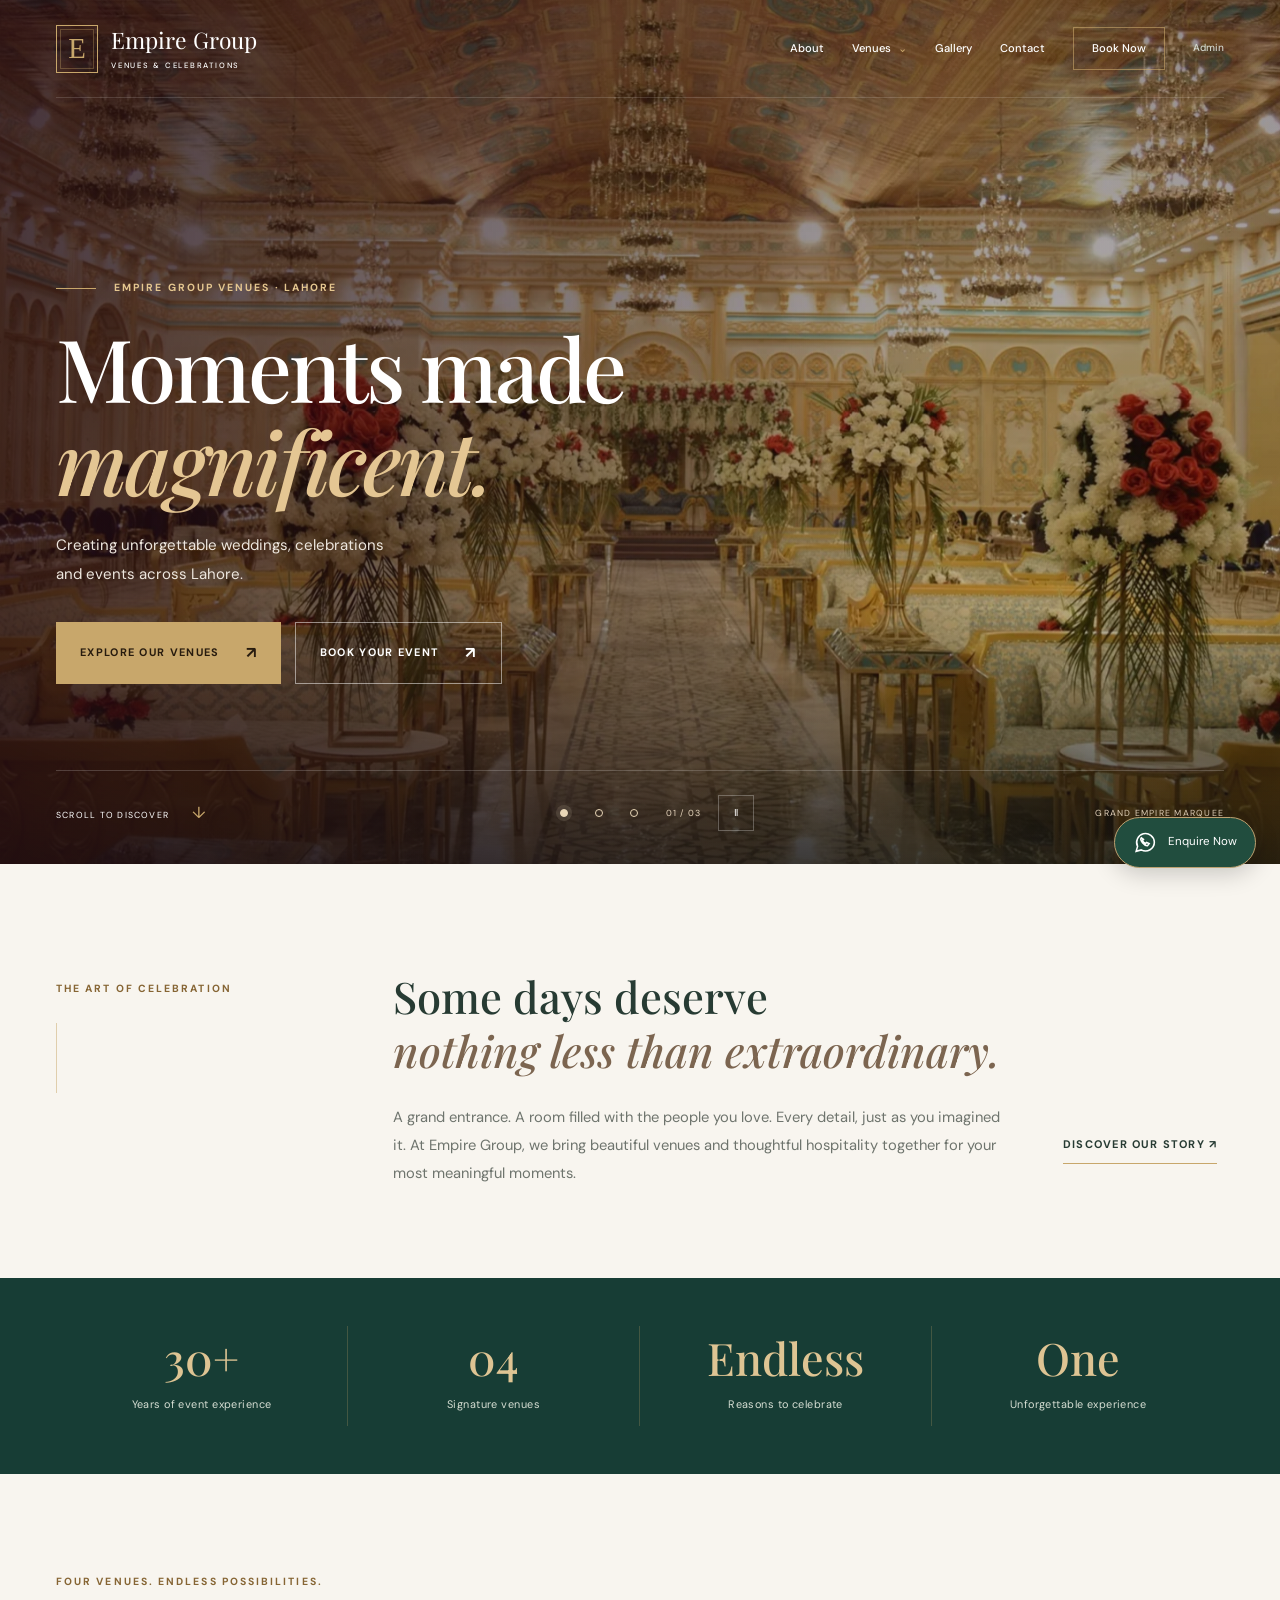
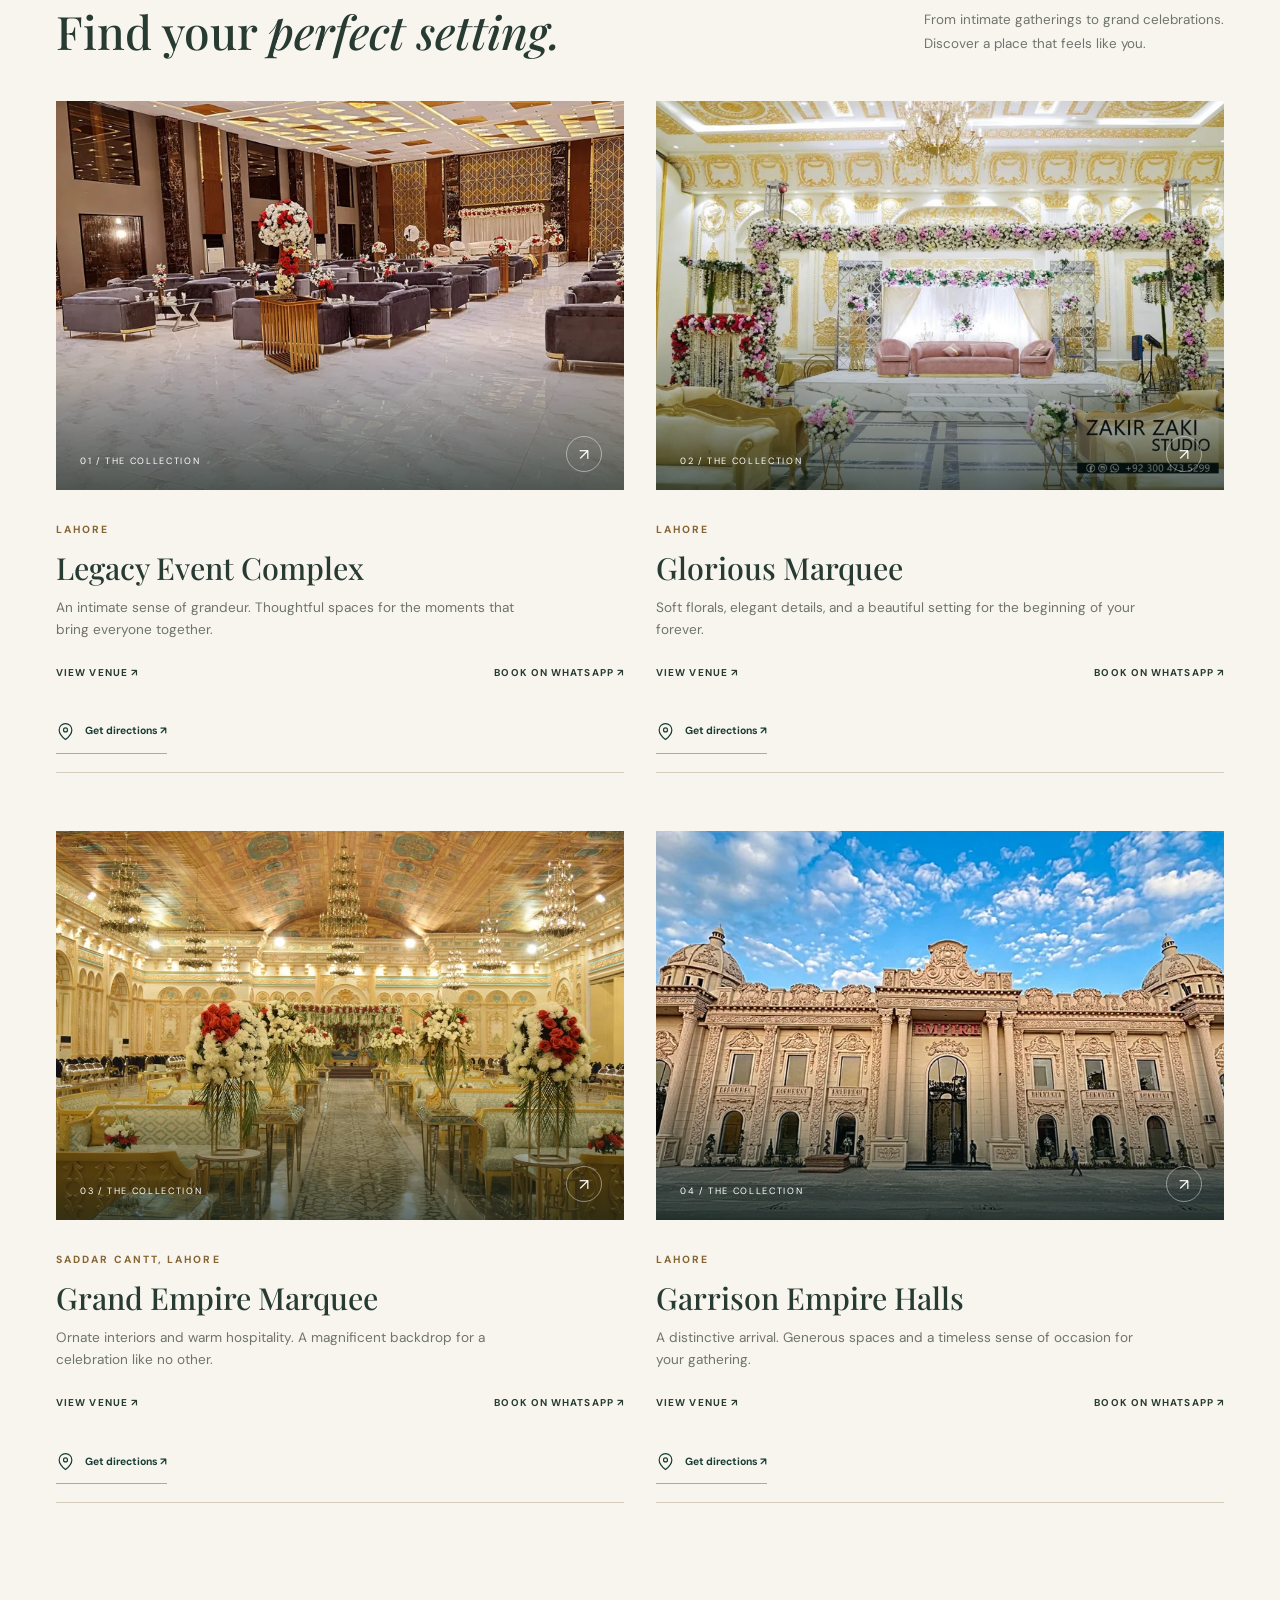
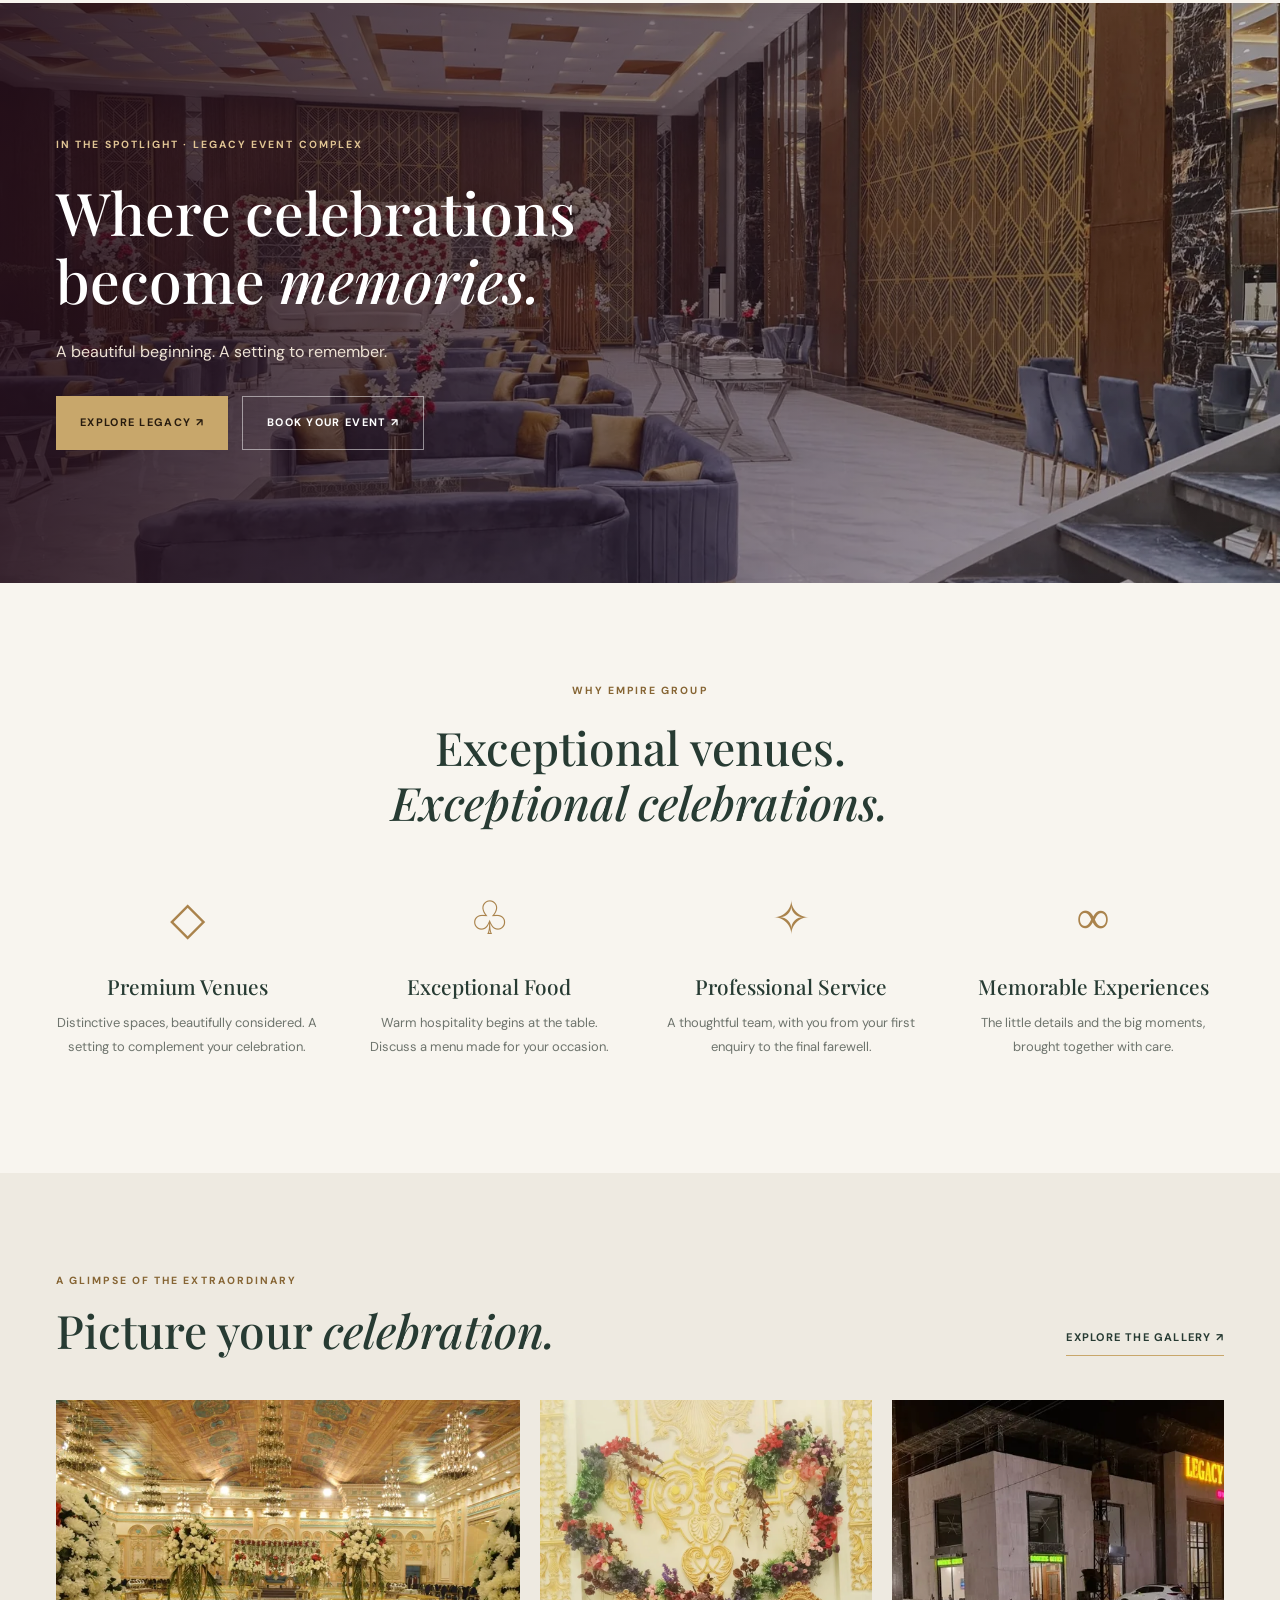
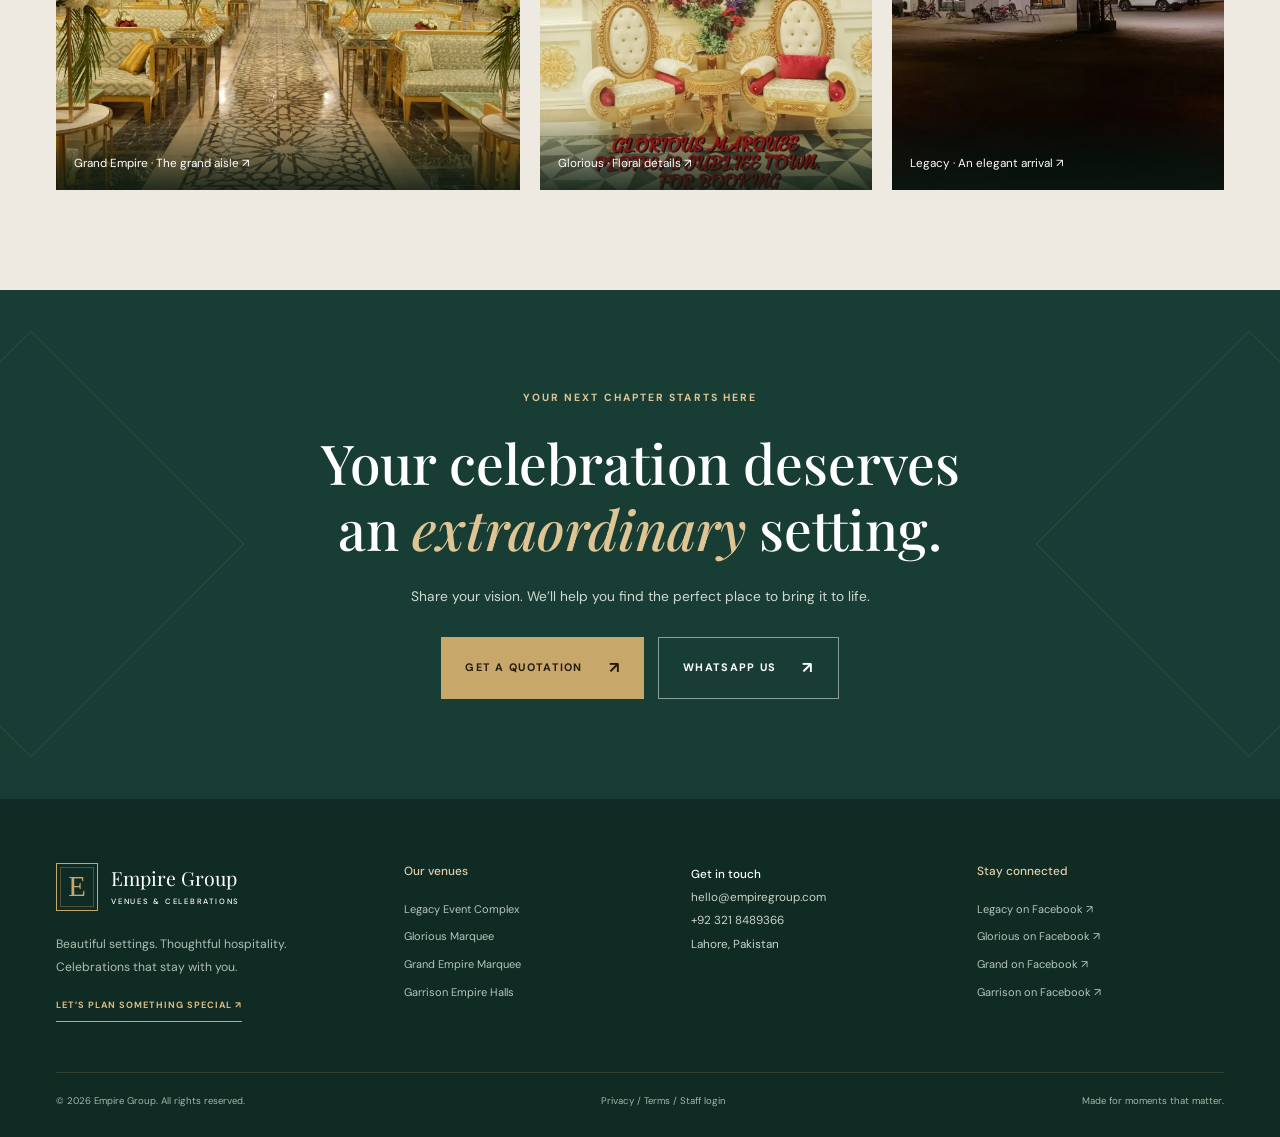
==== commit c2840127: "5th comit" ====
--- a/index.html
+++ b/index.html
@@ -1,89 +1,363 @@
 <!DOCTYPE html>
 <html lang="en">
 <head>
-  <meta charset="UTF-8" />
-  <meta name="viewport" content="width=device-width, initial-scale=1.0" />
-  <meta name="description" content="Empire Group — building enduring businesses and exceptional futures." />
-  <title>Empire Group | Build What Lasts</title>
-  <link rel="preconnect" href="https://fonts.googleapis.com" />
-  <link rel="preconnect" href="https://fonts.gstatic.com" crossorigin />
-  <link href="https://fonts.googleapis.com/css2?family=DM+Sans:wght@400;500;600;700&family=Playfair+Display:wght@500;600;700&display=swap" rel="stylesheet" />
-  <style>
-    :root { --ink:#12211e; --forest:#173d35; --sage:#9eae94; --cream:#f6f3ed; --gold:#c89b4a; --white:#fff; }
-    * { box-sizing:border-box; }
-    html { scroll-behavior:smooth; }
-    body { margin:0; color:var(--ink); background:var(--cream); font-family:"DM Sans",Arial,sans-serif; line-height:1.6; }
-    a { color:inherit; text-decoration:none; }
-    .wrap { width:min(1140px, calc(100% - 44px)); margin:auto; }
-    .topbar { background:var(--ink); color:#d9e2dc; font-size:.78rem; letter-spacing:.08em; text-transform:uppercase; }
-    .topbar .wrap { display:flex; justify-content:space-between; padding:10px 0; }
-    header { position:absolute; width:100%; z-index:5; color:white; }
-    nav { height:88px; display:flex; align-items:center; justify-content:space-between; }
-    .brand { display:flex; align-items:center; gap:12px; font-family:"Playfair Display",serif; font-size:1.45rem; letter-spacing:.02em; }
-    .mark { width:32px; height:32px; border:1px solid var(--gold); display:grid; place-items:center; color:var(--gold); font-family:Georgia,serif; font-size:1.25rem; }
-    .links { display:flex; gap:28px; font-size:.87rem; font-weight:600; }
-    .venue-dropdown { position:relative; } .venue-dropdown summary { cursor:pointer; list-style:none; } .venue-dropdown summary::-webkit-details-marker { display:none; } .venue-dropdown summary::after { content:" ▾"; color:#e7c47b; } .venue-dropdown-menu { position:absolute; top:28px; left:-16px; min-width:215px; background:#fff; color:var(--ink); border-top:3px solid var(--gold); box-shadow:0 12px 28px #0003; padding:8px 0; } .venue-dropdown-menu a { display:block; padding:10px 16px; } .venue-dropdown-menu a:hover { background:#f6f3ed; color:var(--forest); }
-    .links a:hover { color:#e7c47b; }
-    .hero { min-height:720px; color:white; display:grid; align-items:end; padding:160px 0 92px; background:linear-gradient(125deg,#2b050a 0%,#5a0c18 55%,#8b1a2b 100%); }
-    .eyebrow { color:#e7c47b; font-size:.74rem; letter-spacing:.18em; font-weight:700; text-transform:uppercase; }
-    h1,h2,h3 { font-family:"Playfair Display",Georgia,serif; line-height:1.12; margin:0; }
-    h1 { max-width:720px; font-size:clamp(3.1rem,7vw,6.1rem); margin:16px 0 22px; font-weight:600; }
-    .hero p { max-width:520px; font-size:1.08rem; color:#e1e8e3; margin:0 0 36px; }
-    .button { display:inline-flex; align-items:center; gap:15px; padding:14px 20px; background:var(--gold); color:#162821; font-weight:700; font-size:.84rem; letter-spacing:.05em; text-transform:uppercase; transition:.2s; }
-    .button:hover { background:#e2bb73; transform:translateY(-2px); }
-    section { padding:100px 0; }
-    .intro { display:grid; grid-template-columns:1fr 1.5fr; gap:80px; }
-    h2 { font-size:clamp(2.25rem,4vw,3.7rem); }
-    .intro p { font-size:1.22rem; margin:0; color:#40504a; }
-    .numbers { background:var(--forest); color:white; }
-    .number-grid { display:grid; grid-template-columns:repeat(4,1fr); gap:28px; }
-    .number strong { display:block; color:#e7c47b; font:600 clamp(2.1rem,4vw,3.4rem)/1 "Playfair Display",serif; margin-bottom:10px; }
-    .number span { color:#c9d6ce; font-size:.88rem; }
-    .section-head { display:flex; justify-content:space-between; align-items:end; margin-bottom:44px; gap:20px; }
-    .section-head p { max-width:370px; margin:0; color:#50605a; }
-    .cards { display:grid; grid-template-columns:repeat(3,1fr); gap:20px; }
-    .card { background:white; padding:34px 30px; min-height:260px; border-bottom:3px solid transparent; transition:.25s; }
-    .card:hover { border-color:var(--gold); transform:translateY(-5px); box-shadow:0 18px 40px #1a312012; }
-    .card .index { color:var(--gold); font-size:.78rem; letter-spacing:.13em; font-weight:700; }
-    .card h3 { font-size:1.55rem; margin:40px 0 13px; }
-    .card p { color:#5e6b66; font-size:.94rem; margin:0; }
-    .gallery { display:grid; grid-template-columns:1.15fr .85fr .85fr; gap:18px; }
-    .gallery figure { margin:0; min-height:320px; position:relative; overflow:hidden; background:var(--forest); }
-    .gallery figure:first-child { min-height:470px; grid-row:span 2; }
-    .gallery img { width:100%; height:100%; position:absolute; object-fit:cover; transition:transform .35s; }
-    .gallery figure:hover img { transform:scale(1.04); }
-    .gallery figcaption { position:absolute; inset:auto 0 0; padding:50px 20px 19px; color:#fff; font-weight:700; background:linear-gradient(transparent,rgba(0,0,0,.75)); }
-    .story { background:#e9e5dc; }
-    .story-grid { display:grid; grid-template-columns:1fr 1fr; gap:72px; align-items:center; }
-    .story-image { min-height:500px; background:linear-gradient(145deg,#6a1020,#2b050a); position:relative; }
-    .story-image::after { content:"Empire Group"; color:#d9aa47; font:600 clamp(2rem,5vw,4.5rem) "Playfair Display",serif; position:absolute; inset:0; display:grid; place-items:center; letter-spacing:.04em; }
-    .story-copy p { color:#52615b; font-size:1.04rem; margin:24px 0; }
-    .signature { color:var(--forest); font:600 1.35rem "Playfair Display",serif; margin-top:28px; }
-    .cta { text-align:center; background:var(--ink); color:white; padding:105px 0; }
-    .cta h2 { max-width:700px; margin:14px auto 24px; }
-    .cta p { color:#c7d1ca; max-width:510px; margin:0 auto 32px; }
-    footer { background:#0b1715; color:#b9c6bd; padding:48px 0 25px; }
-    .footer-main { display:flex; justify-content:space-between; gap:30px; padding-bottom:42px; }
-    .footer-main .brand { color:white; }
-    .footer-main p { max-width:280px; font-size:.88rem; }
-    .contact { font-size:.91rem; line-height:1.9; }
-    .copyright { border-top:1px solid #29403a; padding-top:20px; font-size:.76rem; display:flex; justify-content:space-between; }
-    @media (max-width:760px) { .topbar .wrap { font-size:.65rem; } .links { display:none; } .hero { min-height:650px; } .intro,.story-grid { grid-template-columns:1fr; gap:35px; } .number-grid,.cards,.gallery { grid-template-columns:repeat(2,1fr); } .gallery figure:first-child { min-height:360px; grid-column:span 2; grid-row:auto; } .story-image { min-height:330px; order:2; } section { padding:70px 0; } .footer-main,.copyright { display:block; } .copyright { margin-top:20px; } }
-    @media (max-width:480px) { .number-grid,.cards,.gallery { grid-template-columns:1fr; } .gallery figure:first-child { grid-column:auto; } .section-head { display:block; } .section-head p { margin-top:18px; } }
-  </style>
+<meta charset="UTF-8" />
+<meta name="viewport" content="width=device-width, initial-scale=1.0" />
+<meta name="description" content="Discover four distinctive Empire Group wedding venues in Lahore. Explore our halls and marquees, view real venue photographs, and request an event quotation." />
+<title>Empire Group | Luxury Wedding &amp; Event Venues in Lahore</title>
+<link rel="preconnect" href="https://fonts.googleapis.com" />
+<link rel="preconnect" href="https://fonts.gstatic.com" crossorigin />
+<link href="https://fonts.googleapis.com/css2?family=DM+Sans:wght@400;500;600;700&family=Playfair+Display:wght@500;600;700&display=swap" rel="stylesheet" />
+<link rel="stylesheet" href="styles.css">
+<link rel="preload" as="image" href="assets/images/hero/grand-interior-1600.webp" imagesrcset="assets/images/hero/grand-interior-640.webp 640w, assets/images/hero/grand-interior-1600.webp 1600w" imagesizes="100vw">
+<link rel="stylesheet" href="luxury.css">
+<script src="site.js" defer>
+</script>
+<meta property="og:type" content="website">
+<meta property="og:site_name" content="Empire Group">
+<meta property="og:title" content="Empire Group | Luxury Wedding &amp; Event Venues in Lahore">
+<meta property="og:description" content="Discover four distinctive Empire Group wedding venues in Lahore. Explore our halls and marquees, view real venue photographs, and request an event quotation.">
+<meta property="og:image" content="assets/images/hero/grand-interior-1600.webp">
+<meta property="og:image:alt" content="Grand Empire Marquee wedding hall in Lahore">
+<meta name="theme-color" content="#173d35">
+<script type="application/ld+json">{"@context": "https://schema.org", "@type": "LocalBusiness", "name": "Empire Group", "description": "Wedding and event venues in Lahore", "telephone": "+92-321-8489366", "address": {"@type": "PostalAddress", "addressLocality": "Lahore", "addressCountry": "PK"}, "sameAs": ["https://www.facebook.com/profile.php?id=100094765842459", "https://www.facebook.com/profile.php?id=61558022280793", "https://www.facebook.com/grandempiremarque", "https://www.facebook.com/GarrisonEmpire82"]}</script>
 </head>
-<body>
-  <div class="topbar"><div class="wrap"><span>Built for the future</span><span>lahore</span></div></div>
-  <header><nav class="wrap"><a class="brand" href="#home"><span class="mark">E</span>Empire Group</a><div class="links"><a href="about.html">About</a><details class="venue-dropdown"><summary>Venues</summary><div class="venue-dropdown-menu"><a href="legacy.html">Legacy Event Complex</a><a href="glorious.html">Glorious Marquee</a><a href="grand-empire.html">Grand Empire Marquee</a><a href="garrison.html">Garrison Empire Halls</a><a href="gallery.html">All venue galleries</a></div></details><a href="gallery.html">Gallery</a><a href="contact.html">Contact</a><a href="book-now.html">Book Now</a><a href="admin-login.html">Admin</a></div></nav></header>
-  <main>
-    <section class="hero" id="home"><div class="wrap"><div class="eyebrow">Legacy Event Complex</div><h1>Moments made magnificent.</h1><p>Empire Group creates beautiful, seamless celebrations at Legacy Event Complex—where every detail is considered and every occasion feels exceptional.</p><a class="button" href="book-now.html">Book your event <span>→</span></a></div></section>
-    <section id="about"><div class="wrap intro"><div><div class="eyebrow" style="color:#96702d">The Empire Group</div><h2 style="margin-top:12px">Progress with purpose.</h2></div><p>We are a diversified group with a long-term point of view. Across every sector, we combine disciplined execution with imagination—turning opportunity into growth that benefits people, partners, and places.</p></div></section>
-    <section class="numbers" id="impact"><div class="wrap number-grid"><div class="number"><strong>25+</strong><span>Years of enterprise</span></div><div class="number"><strong>12</strong><span>Markets served globally</span></div><div class="number"><strong>40+</strong><span>Strategic ventures</span></div><div class="number"><strong>2,500</strong><span>People in our network</span></div></div></section>
-    <section id="businesses"><div class="wrap"><div class="section-head"><div><div class="eyebrow" style="color:#96702d">What we do</div><h2 style="margin-top:12px">A portfolio of possibility.</h2></div><p>We bring capital, capability, and conviction to businesses shaping the next chapter of their industries.</p></div><div class="cards"><article class="card"><div class="index">01 / REAL ESTATE</div><h3>Places with potential</h3><p>Thoughtfully developed spaces that elevate the way people live, work, and connect.</p></article><article class="card"><div class="index">02 / INVESTMENTS</div><h3>Capital with conviction</h3><p>Patient, strategic investment for businesses with strong foundations and a clear future.</p></article><article class="card"><div class="index">03 / HOSPITALITY</div><h3>Experiences that endure</h3><p>Distinctive hospitality concepts designed around service, detail, and belonging.</p></article></div></div></section>
-    <section><div class="wrap"><div class="section-head"><div><div class="eyebrow" style="color:#96702d">Our spaces</div><h2 style="margin-top:12px">Explore the venues.</h2></div><p>Discover our venues, then share your preferred images to build the gallery.</p></div><a class="button" href="gallery.html">Open venue gallery <span>→</span></a></div></section>
-    <section class="story"><div class="wrap story-grid"><div class="story-image" aria-label="Empire Group team in a meeting"></div><div class="story-copy"><div class="eyebrow" style="color:#96702d">Our perspective</div><h2 style="margin-top:12px">The long view is our advantage.</h2><p>Short-term thinking rarely builds remarkable things. That is why we look beyond the next quarter—to relationships worth earning, ideas worth nurturing, and outcomes worth standing behind.</p><p>Our teams work closely with founders, operators, and communities to create progress that is both commercially resilient and genuinely meaningful.</p><div class="signature">— The Empire Group</div></div></div></section>
-    <section class="cta" id="contact"><div class="wrap"><div class="eyebrow">Start a conversation</div><h2>Let’s create the next chapter together.</h2><p>Whether you have a business opportunity, a partnership idea, or a bold ambition, we would like to hear from you.</p><a class="button" href="mailto:hello@empiregroup.com">Contact Empire Group <span>→</span></a></div></section>
-  </main>
-  <footer><div class="wrap"><div class="footer-main"><div><a class="brand" href="#home"><span class="mark">E</span>Empire Group</a><p>Building enduring businesses and exceptional futures.</p></div><div class="contact"><strong style="color:white">Get in touch</strong><br>hello@empiregroup.com<br>+92 321 8489366<br>Lahore, Pakistan</div></div><div class="copyright"><span>© 2026 Empire Group. All rights reserved.</span><span>Privacy · Terms</span></div></div></footer>
+<body class="home-page">
+<a class="skip-link" href="#main-content">Skip to content</a>
+<header class="site-header">
+<nav class="wrap" aria-label="Main navigation">
+<a class="brand" href="index.html">
+<span class="mark" aria-hidden="true">E</span>
+<span>Empire Group<small>VENUES &amp; CELEBRATIONS</small>
+</span>
+</a>
+<button class="menu-toggle" type="button" aria-expanded="false" aria-controls="main-links" aria-label="Open navigation">
+<span>
+</span>
+<span>
+</span>
+</button>
+<div class="links" id="main-links">
+<a href="about.html">About</a>
+<details class="venue-dropdown">
+<summary>Venues</summary>
+<div class="venue-dropdown-menu">
+<a href="legacy.html">Legacy Event Complex</a>
+<a href="glorious.html">Glorious Marquee</a>
+<a href="grand-empire.html">Grand Empire Marquee</a>
+<a href="garrison.html">Garrison Empire Halls</a>
+<a href="index.html#venues">All Venues</a>
+</div>
+</details>
+<a href="gallery.html">Gallery</a>
+<a href="contact.html">Contact</a>
+<a href="book-now.html">Book Now</a>
+<a href="admin-login.html">Admin</a>
+</div>
+</nav>
+</header>
+<main id="main-content">
+<section class="hero" id="home" aria-label="Empire Group venues" aria-roledescription="carousel">
+<div class="hero-slides" aria-hidden="true">
+<img class="hero-slide is-active" src="assets/images/hero/grand-interior-1600.webp" srcset="assets/images/hero/grand-interior-640.webp 640w, assets/images/hero/grand-interior-1600.webp 1600w" sizes="100vw" width="1600" height="1066" fetchpriority="high" alt="">
+<img class="hero-slide" data-src="assets/images/hero/legacy-interior-1600.webp" data-srcset="assets/images/hero/legacy-interior-640.webp 640w, assets/images/hero/legacy-interior-1600.webp 1600w" sizes="100vw" width="1600" height="901" alt="">
+<img class="hero-slide" data-src="assets/images/hero/glorious-stage-1600.webp" data-srcset="assets/images/hero/glorious-stage-640.webp 640w, assets/images/hero/glorious-stage-1600.webp 1280w" sizes="100vw" width="1280" height="853" alt="">
+</div>
+<div class="wrap hero-content">
+<div class="eyebrow">
+<span class="fine-line">
+</span> EMPIRE GROUP VENUES · LAHORE</div>
+<h1>Moments made<br>
+<em>magnificent.</em>
+</h1>
+<p>Creating unforgettable weddings, celebrations<br class="desktop-break"> and events across Lahore.</p>
+<div class="button-row">
+<a class="button" href="#venues">Explore our venues <span>↗</span>
+</a>
+<a class="button button-outline" href="book-now.html">Book your event <span>↗</span>
+</a>
+</div>
+</div>
+<div class="wrap hero-bottom">
+<a class="scroll-cue" href="#about">SCROLL TO DISCOVER <span>↓</span>
+</a>
+<div class="slide-controls" aria-label="Slideshow controls">
+<button type="button" class="slide-dot active" aria-label="Show Grand Empire Marquee" aria-pressed="true" data-slide="0">
+</button>
+<button type="button" class="slide-dot" aria-label="Show Legacy Event Complex" aria-pressed="false" data-slide="1">
+</button>
+<button type="button" class="slide-dot" aria-label="Show Glorious Marquee" aria-pressed="false" data-slide="2">
+</button>
+<span class="slide-count">01 / 03</span>
+<button class="slide-pause" type="button" aria-label="Pause slideshow">Ⅱ</button>
+</div>
+<span class="hero-venue-name">GRAND EMPIRE MARQUEE</span>
+</div>
+</section>
+<section id="about" class="editorial-intro">
+<div class="wrap intro">
+<div class="eyebrow">THE ART OF CELEBRATION<span class="vertical-line">
+</span>
+</div>
+<div>
+<h2>Some days deserve<br>
+<em>nothing less than extraordinary.</em>
+</h2>
+<div class="intro-bottom">
+<p>A grand entrance. A room filled with the people you love. Every detail, just as you imagined it. At Empire Group, we bring beautiful venues and thoughtful hospitality together for your most meaningful moments.</p>
+<a class="text-link" href="about.html">Discover our story ↗</a>
+</div>
+</div>
+</div>
+</section>
+<section class="numbers" id="impact">
+<div class="wrap number-grid">
+<div class="number">
+<strong data-counter="30" data-suffix="+">30+</strong>
+<span>Years of event experience</span>
+</div>
+<div class="number">
+<strong data-counter="4" data-prefix="0">04</strong>
+<span>Signature venues</span>
+</div>
+<div class="number">
+<strong>Endless</strong>
+<span>Reasons to celebrate</span>
+</div>
+<div class="number">
+<strong>One</strong>
+<span>Unforgettable experience</span>
+</div>
+</div>
+</section>
+<section id="venues">
+<div class="wrap">
+<div class="section-head reveal">
+<div>
+<div class="eyebrow">FOUR VENUES. ENDLESS POSSIBILITIES.</div>
+<h2>Find your <em>perfect setting.</em>
+</h2>
+</div>
+<p>From intimate gatherings to grand celebrations.<br>Discover a place that feels like you.</p>
+</div>
+<div class="venue-collection">
+<article class="photography-card reveal">
+<a class="card-photo" href="legacy.html">
+<img class="" src="assets/images/venues/legacy/475006253_465138843321640_6688428714032718848_n-960.webp" srcset="assets/images/venues/legacy/475006253_465138843321640_6688428714032718848_n-480.webp 480w, assets/images/venues/legacy/475006253_465138843321640_6688428714032718848_n-960.webp 960w, assets/images/venues/legacy/475006253_465138843321640_6688428714032718848_n-1600.webp 1600w" sizes="(max-width: 700px) 100vw, 50vw" width="960" height="540" alt="Legacy Event Complex venue setting" loading="lazy" decoding="async">
+<span class="photo-index">01 / THE COLLECTION</span>
+<span class="photo-arrow" aria-hidden="true">↗</span>
+</a>
+<div class="card-copy">
+<span class="eyebrow">Lahore</span>
+<h3>
+<a href="legacy.html">Legacy Event Complex</a>
+</h3>
+<p>An intimate sense of grandeur. Thoughtful spaces for the moments that bring everyone together.</p>
+<div class="card-actions">
+<a class="text-link" href="legacy.html">View venue ↗</a>
+<a class="text-link" href="https://wa.me/923218489366?text=Hello%20Legacy%20Event%20Complex%2C%20I%20would%20like%20a%20quotation.">Book on WhatsApp ↗</a>
+</div>
+<a class="venue-directions" href="https://maps.app.goo.gl/MMx3iqmCL4uTL4aq7" target="_blank" rel="noopener" aria-label="Get directions to Legacy Event Complex on Google Maps (opens in a new tab)"><svg viewBox="0 0 24 24" fill="none" stroke="currentColor" stroke-width="1.5" aria-hidden="true"><path d="M20 10c0 6-8 12-8 12S4 16 4 10a8 8 0 1 1 16 0Z"/><circle cx="12" cy="10" r="2.5"/></svg><span>Get directions <span aria-hidden="true">↗</span></span></a>
+</div>
+</article>
+<article class="photography-card reveal">
+<a class="card-photo" href="glorious.html">
+<img class="" src="assets/images/venues/glorious/471427902_122162412218267409_1636286608172820459_n-960.webp" srcset="assets/images/venues/glorious/471427902_122162412218267409_1636286608172820459_n-480.webp 480w, assets/images/venues/glorious/471427902_122162412218267409_1636286608172820459_n-960.webp 960w, assets/images/venues/glorious/471427902_122162412218267409_1636286608172820459_n-1600.webp 1280w" sizes="(max-width: 700px) 100vw, 50vw" width="960" height="640" alt="Glorious Marquee venue setting" loading="lazy" decoding="async">
+<span class="photo-index">02 / THE COLLECTION</span>
+<span class="photo-arrow" aria-hidden="true">↗</span>
+</a>
+<div class="card-copy">
+<span class="eyebrow">Lahore</span>
+<h3>
+<a href="glorious.html">Glorious Marquee</a>
+</h3>
+<p>Soft florals, elegant details, and a beautiful setting for the beginning of your forever.</p>
+<div class="card-actions">
+<a class="text-link" href="glorious.html">View venue ↗</a>
+<a class="text-link" href="https://wa.me/923218489366?text=Hello%20Glorious%20Marquee%2C%20I%20would%20like%20a%20quotation.">Book on WhatsApp ↗</a>
+</div>
+<a class="venue-directions" href="https://maps.app.goo.gl/ikk2hFGtfC9Jtt1B6" target="_blank" rel="noopener" aria-label="Get directions to Glorious Marquee on Google Maps (opens in a new tab)"><svg viewBox="0 0 24 24" fill="none" stroke="currentColor" stroke-width="1.5" aria-hidden="true"><path d="M20 10c0 6-8 12-8 12S4 16 4 10a8 8 0 1 1 16 0Z"/><circle cx="12" cy="10" r="2.5"/></svg><span>Get directions <span aria-hidden="true">↗</span></span></a>
+</div>
+</article>
+<article class="photography-card reveal">
+<a class="card-photo" href="grand-empire.html">
+<img class="" src="assets/images/venues/grand-empire/interior-960.webp" srcset="assets/images/venues/grand-empire/interior-480.webp 480w, assets/images/venues/grand-empire/interior-960.webp 960w, assets/images/venues/grand-empire/interior-1600.webp 1600w" sizes="(max-width: 700px) 100vw, 50vw" width="960" height="640" alt="Grand Empire Marquee venue setting" loading="lazy" decoding="async">
+<span class="photo-index">03 / THE COLLECTION</span>
+<span class="photo-arrow" aria-hidden="true">↗</span>
+</a>
+<div class="card-copy">
+<span class="eyebrow">Saddar Cantt, Lahore</span>
+<h3>
+<a href="grand-empire.html">Grand Empire Marquee</a>
+</h3>
+<p>Ornate interiors and warm hospitality. A magnificent backdrop for a celebration like no other.</p>
+<div class="card-actions">
+<a class="text-link" href="grand-empire.html">View venue ↗</a>
+<a class="text-link" href="https://wa.me/923215555067?text=Hello%20Grand%20Empire%20Marquee%2C%20I%20would%20like%20a%20quotation.">Book on WhatsApp ↗</a>
+</div>
+<a class="venue-directions" href="https://maps.app.goo.gl/4gEoXNssAwV6752S7" target="_blank" rel="noopener" aria-label="Get directions to Grand Empire Marquee on Google Maps (opens in a new tab)"><svg viewBox="0 0 24 24" fill="none" stroke="currentColor" stroke-width="1.5" aria-hidden="true"><path d="M20 10c0 6-8 12-8 12S4 16 4 10a8 8 0 1 1 16 0Z"/><circle cx="12" cy="10" r="2.5"/></svg><span>Get directions <span aria-hidden="true">↗</span></span></a>
+</div>
+</article>
+<article class="photography-card reveal">
+<a class="card-photo" href="garrison.html">
+<img class="" src="assets/images/venues/garrison/672226453_122107869902880308_6173014880463577860_n-960.webp" srcset="assets/images/venues/garrison/672226453_122107869902880308_6173014880463577860_n-480.webp 480w, assets/images/venues/garrison/672226453_122107869902880308_6173014880463577860_n-960.webp 960w, assets/images/venues/garrison/672226453_122107869902880308_6173014880463577860_n-1600.webp 1600w" sizes="(max-width: 700px) 100vw, 50vw" width="960" height="524" alt="Garrison Empire Halls venue setting" loading="lazy" decoding="async">
+<span class="photo-index">04 / THE COLLECTION</span>
+<span class="photo-arrow" aria-hidden="true">↗</span>
+</a>
+<div class="card-copy">
+<span class="eyebrow">Lahore</span>
+<h3>
+<a href="garrison.html">Garrison Empire Halls</a>
+</h3>
+<p>A distinctive arrival. Generous spaces and a timeless sense of occasion for your gathering.</p>
+<div class="card-actions">
+<a class="text-link" href="garrison.html">View venue ↗</a>
+<a class="text-link" href="https://wa.me/923008489366?text=Hello%20Garrison%20Empire%20Halls%2C%20I%20would%20like%20a%20quotation.">Book on WhatsApp ↗</a>
+</div>
+<a class="venue-directions" href="https://maps.app.goo.gl/zRaM89ByidCHbEwn8" target="_blank" rel="noopener" aria-label="Get directions to Garrison Empire Halls on Google Maps (opens in a new tab)"><svg viewBox="0 0 24 24" fill="none" stroke="currentColor" stroke-width="1.5" aria-hidden="true"><path d="M20 10c0 6-8 12-8 12S4 16 4 10a8 8 0 1 1 16 0Z"/><circle cx="12" cy="10" r="2.5"/></svg><span>Get directions <span aria-hidden="true">↗</span></span></a>
+</div>
+</article>
+</div>
+</div>
+</section>
+<section class="featured-venue">
+<img class="featured-image" src="assets/images/venues/legacy/475118490_465144453321079_1157794109577694652_n-960.webp" srcset="assets/images/venues/legacy/475118490_465144453321079_1157794109577694652_n-480.webp 480w, assets/images/venues/legacy/475118490_465144453321079_1157794109577694652_n-960.webp 960w, assets/images/venues/legacy/475118490_465144453321079_1157794109577694652_n-1600.webp 1600w" sizes="100vw" width="960" height="540" alt="Legacy Event Complex interior" loading="lazy" decoding="async">
+<div class="wrap featured-copy">
+<div class="eyebrow">IN THE SPOTLIGHT · LEGACY EVENT COMPLEX</div>
+<h2>Where celebrations<br>become <em>memories.</em>
+</h2>
+<p>A beautiful beginning. A setting to remember.</p>
+<div class="button-row">
+<a class="button" href="legacy.html">Explore Legacy ↗</a>
+<a class="button button-outline" href="book-now.html">Book your event ↗</a>
+</div>
+</div>
+</section>
+<section class="why-section" id="businesses">
+<div class="wrap">
+<div class="center-heading reveal">
+<div class="eyebrow">WHY EMPIRE GROUP</div>
+<h2>Exceptional venues.<br>
+<em>Exceptional celebrations.</em>
+</h2>
+</div>
+<div class="strengths">
+<article class="reveal">
+<span class="strength-icon" aria-hidden="true">◇</span>
+<h3>Premium Venues</h3>
+<p>Distinctive spaces, beautifully considered. A setting to complement your celebration.</p>
+</article>
+<article class="reveal">
+<span class="strength-icon" aria-hidden="true">♧</span>
+<h3>Exceptional Food</h3>
+<p>Warm hospitality begins at the table. Discuss a menu made for your occasion.</p>
+</article>
+<article class="reveal">
+<span class="strength-icon" aria-hidden="true">✧</span>
+<h3>Professional Service</h3>
+<p>A thoughtful team, with you from your first enquiry to the final farewell.</p>
+</article>
+<article class="reveal">
+<span class="strength-icon" aria-hidden="true">∞</span>
+<h3>Memorable Experiences</h3>
+<p>The little details and the big moments, brought together with care.</p>
+</article>
+</div>
+</div>
+</section>
+<section class="gallery-preview">
+<div class="wrap">
+<div class="section-head">
+<div>
+<div class="eyebrow">A GLIMPSE OF THE EXTRAORDINARY</div>
+<h2>Picture your <em>celebration.</em>
+</h2>
+</div>
+<a class="text-link" href="gallery.html">Explore the gallery ↗</a>
+</div>
+<div class="preview-grid">
+<a class="gallery-item" href="assets/images/venues/grand-empire/477582390_645963661204448_5271407835899268665_n-1600.webp" data-lightbox data-category="grand-empire">
+<img class="" src="assets/images/venues/grand-empire/477582390_645963661204448_5271407835899268665_n-960.webp" srcset="assets/images/venues/grand-empire/477582390_645963661204448_5271407835899268665_n-480.webp 480w, assets/images/venues/grand-empire/477582390_645963661204448_5271407835899268665_n-960.webp 960w, assets/images/venues/grand-empire/477582390_645963661204448_5271407835899268665_n-1600.webp 1600w" sizes="(max-width: 700px) 100vw, 50vw" width="960" height="640" alt="Grand Empire · The grand aisle" loading="lazy" decoding="async">
+<span>Grand Empire · The grand aisle ↗</span>
+</a>
+<a class="gallery-item" href="assets/images/venues/glorious/471203050_122162392400267409_1897159556696915357_n-1600.webp" data-lightbox data-category="glorious">
+<img class="" src="assets/images/venues/glorious/471203050_122162392400267409_1897159556696915357_n-960.webp" srcset="assets/images/venues/glorious/471203050_122162392400267409_1897159556696915357_n-480.webp 480w, assets/images/venues/glorious/471203050_122162392400267409_1897159556696915357_n-960.webp 960w, assets/images/venues/glorious/471203050_122162392400267409_1897159556696915357_n-1600.webp 1152w" sizes="(max-width: 700px) 100vw, 50vw" width="960" height="1280" alt="Glorious · Floral details" loading="lazy" decoding="async">
+<span>Glorious · Floral details ↗</span>
+</a>
+<a class="gallery-item" href="assets/images/venues/legacy/474471933_459510587217799_6899282434765300313_n-1600.webp" data-lightbox data-category="legacy">
+<img class="" src="assets/images/venues/legacy/474471933_459510587217799_6899282434765300313_n-960.webp" srcset="assets/images/venues/legacy/474471933_459510587217799_6899282434765300313_n-480.webp 480w, assets/images/venues/legacy/474471933_459510587217799_6899282434765300313_n-960.webp 960w, assets/images/venues/legacy/474471933_459510587217799_6899282434765300313_n-1600.webp 1600w" sizes="(max-width: 700px) 100vw, 50vw" width="960" height="540" alt="Legacy · An elegant arrival" loading="lazy" decoding="async">
+<span>Legacy · An elegant arrival ↗</span>
+</a>
+</div>
+</div>
+</section>
+<section class="booking-cta" id="contact">
+<div class="wrap">
+<div class="eyebrow">YOUR NEXT CHAPTER STARTS HERE</div>
+<h2>Your celebration deserves<br>an <em>extraordinary</em> setting.</h2>
+<p>Share your vision. We’ll help you find the perfect place to bring it to life.</p>
+<div class="button-row">
+<a class="button" href="contact.html#quote-form">Get a quotation <span>↗</span>
+</a>
+<a class="button button-outline" href="https://wa.me/923218489366">WhatsApp us <span>↗</span>
+</a>
+</div>
+</div>
+</section>
+</main>
+<footer>
+<div class="wrap">
+<div class="footer-main">
+<div>
+<a class="brand" href="index.html">
+<span class="mark" aria-hidden="true">E</span>
+<span>Empire Group<small>VENUES &amp; CELEBRATIONS</small>
+</span>
+</a>
+<p>Beautiful settings. Thoughtful hospitality.<br>Celebrations that stay with you.</p>
+<a class="text-link" href="https://wa.me/923218489366">Let’s plan something special ↗</a>
+</div>
+<div class="footer-links">
+<h3>Our venues</h3>
+<a href="legacy.html">Legacy Event Complex</a>
+<a href="glorious.html">Glorious Marquee</a>
+<a href="grand-empire.html">Grand Empire Marquee</a>
+<a href="garrison.html">Garrison Empire Halls</a>
+</div>
+<div class="contact">
+<strong style="color:white">Get in touch</strong>
+<br>
+<a href="mailto:hello@empiregroup.com">hello@empiregroup.com</a>
+<br>
+<a href="tel:+923218489366">+92 321 8489366</a>
+<br>Lahore, Pakistan</div>
+<div class="footer-links">
+<h3>Stay connected</h3>
+<a href="https://www.facebook.com/profile.php?id=100094765842459" target="_blank" rel="noopener">Legacy on Facebook ↗</a>
+<a href="https://www.facebook.com/profile.php?id=61558022280793" target="_blank" rel="noopener">Glorious on Facebook ↗</a>
+<a href="https://www.facebook.com/grandempiremarque" target="_blank" rel="noopener">Grand on Facebook ↗</a>
+<a href="https://www.facebook.com/GarrisonEmpire82" target="_blank" rel="noopener">Garrison on Facebook ↗</a>
+</div>
+</div>
+<div class="copyright">
+<span>© 2026 Empire Group. All rights reserved.</span>
+<span>
+<a href="privacy.html">Privacy</a>
+<span aria-hidden="true"> / </span>
+<a href="terms.html">Terms</a>
+<span aria-hidden="true"> / </span>
+<a href="admin-login.html">Staff login</a>
+</span>
+<span>Made for moments that matter.</span>
+</div>
+</div>
+</footer>
+<a class="floating-whatsapp" href="https://wa.me/923218489366?text=Hello%20Empire%20Group%2C%20I%20would%20like%20to%20enquire%20about%20an%20event." aria-label="Enquire now on WhatsApp">
+<svg viewBox="0 0 24 24" fill="none" stroke="currentColor" stroke-width="1.5" aria-hidden="true">
+<path d="M20.5 11.6a8.5 8.5 0 0 1-12.6 7.5L3 20.5l1.4-4.8a8.5 8.5 0 1 1 16.1-4.1Z"/>
+<path d="M8 7.5c-2 2 3 8 6 7.5l1.5-2-2.5-1-1 1c-1.3-.6-2.3-1.6-3-3l1-1Z"/>
+</svg>
+<span>Enquire Now</span>
+</a>
 </body>
 </html>
--- a/styles.css
+++ b/styles.css
@@ -0,0 +1 @@
+:root{--wine:#5a0c18;--deep:#2b050a;--gold:#d9aa47;--cream:#fff8ee;--ink:#3c080e}*{box-sizing:border-box}html{scroll-behavior:smooth}body{margin:0;background:var(--cream);color:var(--ink);font-family:"DM Sans",Arial,sans-serif;line-height:1.6}a{color:inherit;text-decoration:none}.wrap{width:min(1140px,calc(100% - 44px));margin:auto}.topbar{background:var(--deep);color:#f5ddd3;font-size:.76rem;letter-spacing:.08em;text-transform:uppercase}.topbar .wrap{display:flex;justify-content:space-between;padding:10px 0}header,.numbers,.contact-details{background:var(--wine);color:#fff}nav{height:88px;display:flex;align-items:center;justify-content:space-between}.brand{display:flex;align-items:center;gap:12px;font:1.45rem "Playfair Display",serif}.mark{width:32px;height:32px;border:1px solid var(--gold);display:grid;place-items:center;color:var(--gold);font-family:Georgia;font-size:1.25rem}.links{display:flex;gap:26px;font-size:.84rem;font-weight:700}.links a:hover,.links .active,.eyebrow{color:#f0c971}.button{display:inline-flex;align-items:center;gap:13px;padding:14px 20px;background:var(--gold);color:var(--deep);font-weight:700;font-size:.82rem;letter-spacing:.05em;text-transform:uppercase;border:0;cursor:pointer;transition:.2s}.button:hover{background:#f0c971;transform:translateY(-2px)}.page-hero{padding:92px 0;background:linear-gradient(125deg,#2b050a,#7f1425);color:#fff}.eyebrow{font-size:.74rem;letter-spacing:.18em;font-weight:700;text-transform:uppercase}h1,h2,h3{font-family:"Playfair Display",Georgia,serif;line-height:1.12;margin:0}h1{font-size:clamp(3rem,6vw,5.3rem);margin-top:14px}h2{font-size:clamp(2.1rem,4vw,3.4rem)}.page-hero p{max-width:620px;color:#f5ddd3;font-size:1.08rem;margin:20px 0 0}section{padding:92px 0}.two-col{display:grid;grid-template-columns:1fr 1fr;gap:70px;align-items:center}.copy p{color:#673b3f;font-size:1.04rem;margin:20px 0}.image{min-height:440px;background:linear-gradient(145deg,#761327,#2b050a);position:relative}.image:after{content:"Empire Group";position:absolute;inset:0;display:grid;place-items:center;color:var(--gold);font:clamp(2rem,5vw,4.5rem) "Playfair Display",serif}.number-grid{display:grid;grid-template-columns:repeat(3,1fr);gap:28px}.number strong{display:block;color:#f0c971;font:600 clamp(2.1rem,4vw,3.4rem)/1 "Playfair Display",serif;margin-bottom:10px}.number span{color:#f4dcd4;font-size:.88rem}.contact-grid{display:grid;grid-template-columns:.85fr 1.25fr;gap:65px}.contact-details{padding:42px}.contact-details p{color:#f4dcd4}.contact-details a{color:#f0c971}.form-card,.venue-card,.video-card{background:#fff;border-top:3px solid var(--gold);padding:38px;box-shadow:0 15px 50px #5a0c1815}label{display:block;font-size:.82rem;font-weight:700;letter-spacing:.05em;text-transform:uppercase;margin:17px 0 7px;color:#6b2630}input,select,textarea{width:100%;border:1px solid #e4cfc5;background:#fffdfa;padding:13px;font:inherit;color:var(--ink)}textarea{resize:vertical;min-height:120px}.form-row{display:grid;grid-template-columns:1fr 1fr;gap:18px}.form-note{font-size:.84rem;color:#76585a;margin:16px 0}.cta{text-align:center;background:#f6ead7;padding:82px 0}.cta p{color:#673b3f;max-width:560px;margin:18px auto 29px}.venue-gallery{display:grid;grid-template-columns:repeat(2,1fr);gap:24px}.video-card h3{font-size:1.55rem;margin:0 0 10px}.video-card p{margin:0;color:#673b3f}.source-link{display:inline-block;margin-top:18px;color:#7a1020;font-size:.82rem;font-weight:700;text-transform:uppercase;letter-spacing:.05em}footer{background:var(--deep);color:#e8ccc5;padding:42px 0 24px}.footer-main{display:flex;justify-content:space-between;gap:30px;padding-bottom:34px}.footer-main .brand{color:#fff}.footer-main p{max-width:280px;font-size:.88rem}.contact{font-size:.91rem;line-height:1.9}.copyright{border-top:1px solid #661522;padding-top:20px;font-size:.76rem;display:flex;justify-content:space-between}@media(max-width:760px){.links{gap:14px;font-size:.75rem}.two-col,.contact-grid,.venue-gallery{grid-template-columns:1fr;gap:32px}.number-grid{grid-template-columns:1fr}.form-row{grid-template-columns:1fr}section{padding:68px 0}.footer-main,.copyright{display:block}.copyright{margin-top:20px}.image{min-height:320px}}@media(max-width:500px){.links{display:none}.form-card,.contact-details,.venue-card{padding:28px}}
--- a/luxury.css
+++ b/luxury.css
@@ -0,0 +1,19 @@
+/* Shared public design. Staff pages deliberately use admin.css only. */
+.venue-directions{display:flex;align-items:center;gap:10px;width:fit-content;max-width:100%;min-height:44px;margin:16px 0;color:var(--forest);font-size:.74rem;font-weight:700;border-bottom:1px solid var(--gold);padding:10px 0}.venue-directions svg{width:19px;height:19px;flex:none}.venue-directions:hover{color:var(--wine)}.location-list{list-style:none;padding:0;margin:20px 0 28px}.location-list li+li{border-top:1px solid #c8a76b45}.location-list a{display:flex;align-items:center;justify-content:space-between;gap:16px;padding:14px 0;min-height:52px}.location-list strong{font-size:.82rem;font-weight:500}.location-list small{display:block;font-size:.65rem;letter-spacing:.04em;margin-top:4px}.location-list .location-arrow{font-size:1.2rem;color:var(--gold)}.contact-details .location-list a{color:#f0e6d4}.card-copy>.venue-directions{margin:0 0 18px;font-size:.65rem}
+:root{--wine:#510f20;--deep:#270b12;--forest:#173d35;--gold:#c8a76b;--cream:#f8f5ef;--ink:#273b33;--muted:#6e746d}
+body{background:var(--cream);color:var(--ink)}
+button,input,select,textarea{font:inherit}button,a{-webkit-tap-highlight-color:transparent}button{cursor:pointer}button:disabled{cursor:wait}img{max-width:100%;display:block}figure{margin:0}button:focus-visible,a:focus-visible,summary:focus-visible{outline:2px solid var(--gold);outline-offset:6px}input:focus,select:focus,textarea:focus{outline:2px solid var(--gold);outline-offset:2px}input,select,textarea{min-width:0;font-size:16px}h1,h2,h3{font-weight:500}h2{font-size:clamp(2.1rem,3.6vw,3.5rem)}h2 em,h1 em{font-weight:500;color:inherit}p{color:var(--muted)}section{padding:100px 0}section[id],form[id]{scroll-margin-top:110px}.wrap{width:min(1280px,calc(100% - 112px))}.eyebrow{color:#866534;font-size:.65rem;letter-spacing:.2em}.button{background:var(--gold);color:#271b0e;padding:17px 24px;font-size:.68rem;letter-spacing:.12em;min-height:52px;justify-content:center;gap:26px}.button:hover{background:#dfc595;transform:translateY(-2px)}.button span{font-size:1rem}.button-outline{border:1px solid #ffffff80;color:#fff;background:transparent}.button-outline:hover{background:#ffffff16}.button-row{display:flex;gap:14px;flex-wrap:wrap}.text-link{display:inline-block;font-size:.69rem;text-transform:uppercase;letter-spacing:.11em;border-bottom:1px solid var(--gold);padding:9px 0;color:var(--ink);font-weight:700}.skip-link{position:fixed;left:20px;top:-100px;padding:12px;background:var(--cream);color:var(--ink);z-index:100}.skip-link:focus{top:12px}
+.site-header{position:sticky;top:0;z-index:30;background:var(--forest);color:#fff;transition:background .4s,box-shadow .4s;isolation:isolate}.home-page .site-header{position:fixed;width:100%;background:transparent}.site-header.scrolled,.home-page .site-header:has(.menu-toggle[aria-expanded="true"]){background:#15372ff5;backdrop-filter:blur(16px);box-shadow:0 3px 22px #0002}.site-header nav{height:98px;gap:24px;border-bottom:1px solid #ffffff25}.brand{font-size:1.42rem;gap:13px;flex-shrink:0;line-height:1.15}.brand small{display:block;font:500 .48rem "DM Sans",Arial,sans-serif;letter-spacing:.23em;margin-top:7px}.mark{width:42px;height:48px;font-size:1.8rem;border-color:var(--gold);position:relative}.mark:after{content:"";position:absolute;inset:3px;border:1px solid #c8a76b55}.links{display:flex;align-items:center;gap:28px;font-size:.7rem;font-weight:500}.links>a,.venue-dropdown>summary{position:relative;padding:12px 0}.links>a:after,.venue-dropdown>summary:after{content:"";position:absolute;bottom:5px;left:0;width:0;height:1px;background:var(--gold);transition:width .25s}.links>a:hover:after,.links>a[aria-current]:after,.venue-dropdown>summary:hover:after{width:100%}.links>a[href="book-now.html"]{border:1px solid #c8a76b99;padding:12px 18px}.links>a[href="admin-login.html"]{font-size:.63rem;color:#d3d8ce}.venue-dropdown{position:relative}.venue-dropdown summary{cursor:pointer;list-style:none}.venue-dropdown summary::-webkit-details-marker{display:none}.venue-dropdown summary:before{content:"⌄";float:right;margin-left:7px;color:var(--gold)}.venue-dropdown-menu{position:absolute;top:48px;left:-20px;min-width:245px;padding:10px;background:var(--forest);border:1px solid #c8a76b55;box-shadow:0 15px 30px #0003}.venue-dropdown-menu a{display:block;padding:12px;font-size:.76rem}.venue-dropdown-menu a:hover{background:#ffffff10;color:#e1c694}.menu-toggle{display:none}
+.hero{position:relative;min-height:760px;height:96svh;max-height:1100px;padding:170px 0 125px;display:flex;align-items:center;color:#fff;background:var(--deep);overflow:hidden}.hero-slides,.hero-slides:after{position:absolute;inset:0}.hero-slides:after{content:"";background:linear-gradient(90deg,rgba(31,8,16,.78),rgba(24,11,13,.28) 75%),linear-gradient(0deg,rgba(17,25,20,.75),transparent 30%,rgba(21,8,14,.25))}.hero-slide{position:absolute;width:100%;height:100%;object-fit:cover;opacity:0;transition:opacity 1.5s ease;transform:scale(1.035)}.hero-slide.is-active{opacity:1;animation:ken-burns 8s ease-out both}.hero-content{position:relative;z-index:1;padding-top:55px}.hero-content>.eyebrow{color:#e5c790;display:flex;align-items:center;gap:18px}.fine-line{width:40px;height:1px;background:var(--gold)}.hero h1{font-size:clamp(3.3rem,6.8vw,6.5rem);line-height:1.07;letter-spacing:-.035em;margin:24px 0;max-width:850px}.hero h1 em{color:#e4c693}.hero p{color:#eee7df;font-size:.94rem;line-height:1.9;margin:24px 0 34px}.hero-bottom{position:absolute;bottom:33px;left:0;right:0;display:flex;justify-content:space-between;align-items:center;z-index:1;border-top:1px solid #ffffff30;padding-top:24px;font-size:.55rem;letter-spacing:.14em}.scroll-cue span{margin-left:20px;color:var(--gold);font-size:1rem}.slide-controls{display:flex;align-items:center;gap:5px}.slide-dot{border:0;background:transparent;width:30px;height:36px;padding:11px;position:relative}.slide-dot:before{content:"";display:block;width:6px;height:6px;border:1px solid #e9d7b8;border-radius:50%}.slide-dot.active:before{background:#e9d7b8;box-shadow:0 0 0 4px #e9d7b822}.slide-count{padding:0 12px;color:#e5d4bc}.slide-pause{background:none;border:1px solid #ffffff45;color:#fff;width:36px;height:36px}.hero-venue-name{color:#e5d4bc}.home-page .site-header .brand{animation:entrance .65s both}.hero .hero-slides{animation:entrance .9s both}.hero .hero-content>.eyebrow{animation:entrance .8s .15s both}.hero h1{animation:entrance .85s .25s both}.hero p{animation:entrance .85s .4s both}.hero .button-row{animation:entrance .85s .55s both}
+.editorial-intro{padding:105px 0 90px}.intro{display:grid;grid-template-columns:1fr 3fr;gap:60px}.intro>.eyebrow{padding-top:12px}.vertical-line{display:block;height:70px;width:1px;background:#c8a76b80;margin-top:25px}.intro h2{font-size:clamp(2.1rem,3.4vw,3.3rem);line-height:1.25}.intro h2 em{color:#7c6550}.intro-bottom{display:flex;gap:60px;align-items:center;margin-top:26px}.intro-bottom p{max-width:610px;font-size:.92rem;line-height:1.9;margin:0}.intro-bottom a{flex-shrink:0}.numbers{background:var(--forest);padding:48px 0}.number-grid{grid-template-columns:repeat(4,1fr);gap:0}.number{text-align:center;padding:10px 24px;border-right:1px solid #c8a76b40}.number:last-child{border:0}.number strong{color:#dec493;font-size:2.8rem;font-weight:500}.number span{font-size:.68rem;letter-spacing:.04em;color:#d6ded3}.section-head{display:flex;justify-content:space-between;align-items:end;gap:36px;margin-bottom:44px}.section-head h2{margin-top:15px}.section-head>p{font-size:.84rem;line-height:1.85;margin:0;max-width:350px}.venue-collection{display:grid;grid-template-columns:1fr 1fr;gap:58px 32px}.photography-card{min-width:0}.card-photo{display:block;position:relative;aspect-ratio:1.46;overflow:hidden;background:var(--forest)}.card-photo img{width:100%;height:100%;object-fit:cover;transition:transform 1s}.card-photo:after{content:"";position:absolute;inset:0;background:linear-gradient(transparent 60%,#091c18a6)}.photography-card:hover .card-photo img{transform:scale(1.035)}.photo-index{position:absolute;bottom:22px;left:24px;color:#fff;z-index:1;font-size:.57rem;letter-spacing:.18em}.photo-arrow{position:absolute;bottom:18px;right:22px;color:white;z-index:1;border:1px solid #ffffff70;border-radius:50%;width:36px;height:36px;display:grid;place-items:center}.card-copy{padding:25px 0 0;border-bottom:1px solid #d6ccbc;transition:border-color .4s}.photography-card:hover .card-copy{border-color:var(--gold)}.card-copy h3{font-size:1.9rem;margin:10px 0}.card-copy p{font-size:.85rem;max-width:480px;margin:12px 0}.card-actions{display:flex;justify-content:space-between;gap:16px;padding:4px 0 20px}.card-actions .text-link{border:0;font-size:.62rem}
+.featured-venue{position:relative;min-height:580px;display:flex;align-items:center;background:var(--deep);color:white;overflow:hidden}.featured-image{position:absolute;inset:0;width:100%;height:100%;object-fit:cover}.featured-venue:after{content:"";position:absolute;inset:0;background:linear-gradient(90deg,#210b17dd,#210b1740)}.featured-copy{position:relative;z-index:1}.featured-copy .eyebrow{color:#e0c494}.featured-copy h2{font-size:clamp(2.6rem,4.6vw,4.5rem);margin:25px 0;line-height:1.15}.featured-copy p{color:#eee3d5}.featured-copy .button-row{margin-top:32px}.center-heading{text-align:center}.center-heading h2{margin-top:20px;line-height:1.2}.strengths{display:grid;grid-template-columns:repeat(4,1fr);gap:40px;margin-top:60px;text-align:center}.strength-icon{font:2.9rem Georgia,serif;color:#aa834c;height:70px;display:block}.strengths h3{font-size:1.3rem;margin-top:14px}.strengths p{font-size:.81rem;line-height:1.9}.gallery-preview{background:#eeeae1}.preview-grid{display:grid;grid-template-columns:1.4fr 1fr 1fr;gap:20px}.gallery-item{position:relative;display:block;overflow:hidden;background:#16382e;min-width:0}.gallery-item img{height:100%;width:100%;object-fit:cover;transition:transform .9s}.gallery-item:hover img{transform:scale(1.04)}.gallery-item>span{position:absolute;bottom:0;left:0;right:0;padding:40px 18px 18px;background:linear-gradient(transparent,#081911d9);color:#fff;font-size:.73rem}.preview-grid .gallery-item{height:390px}.booking-cta{background:var(--forest);color:#fff;text-align:center;position:relative;overflow:hidden;padding:100px 0}.booking-cta:before,.booking-cta:after{content:"";position:absolute;top:50%;left:-120px;transform:translateY(-50%) rotate(45deg);width:300px;height:300px;border:1px solid #c8a76b22;pointer-events:none}.booking-cta:after{left:auto;right:-120px}.booking-cta .wrap{position:relative}.booking-cta .eyebrow{color:#dfc494}.booking-cta h2{font-size:clamp(2.3rem,4.3vw,4rem);line-height:1.2;margin:22px 0}.booking-cta h2 em{color:#dfc494}.booking-cta p{color:#d1dacf;font-size:.86rem;margin:24px auto 30px}.booking-cta .button-row{justify-content:center}
+footer{background:#102a24;color:#c9d4c9;padding:64px 0 28px}.footer-main{display:grid;grid-template-columns:1.25fr 1fr 1fr 1fr;gap:40px;padding-bottom:50px}.footer-main .brand{font-size:1.22rem}.footer-main p{font-size:.76rem;line-height:1.9;color:#aebfb2;margin:22px 0 10px}.footer-main .text-link{color:#d9bc86;font-size:.57rem}.footer-links h3{color:#e1cfaa;font:500 .74rem "DM Sans",sans-serif;margin:0 0 17px}.footer-links a{display:block;font-size:.69rem;padding:5px 0;color:#b6c6ba}.contact{font-size:.73rem;line-height:2}.contact strong{font-weight:500}.copyright{border-color:#c8a76b33;gap:20px;color:#a4b8a9;font-size:.6rem}.floating-whatsapp{position:fixed;right:24px;bottom:max(32px,env(safe-area-inset-bottom));z-index:35;background:#214d3e;color:#fff;border:1px solid #bda171;border-radius:40px;box-shadow:0 5px 24px #0003;display:flex;gap:10px;align-items:center;padding:12px 18px;font-size:.72rem}.floating-whatsapp svg{width:25px;height:25px}.floating-whatsapp:hover{background:#32634e}
+.page-hero{background:linear-gradient(110deg,#320b16,#60182c);padding:80px 0}.page-hero .eyebrow{color:#dfc494}.page-hero h1{max-width:1000px;font-size:clamp(2.5rem,5.5vw,5rem);letter-spacing:-.025em}.page-hero p{font-size:.96rem}.editorial-photo{width:100%;height:490px;object-fit:cover}.two-col{gap:70px}.copy p{color:var(--muted)}.cta{background:#eee8dd}.contact-grid{gap:45px;grid-template-columns:.8fr 1.2fr;align-items:start}.contact-details{background:var(--forest);padding:40px;position:sticky;top:125px}.contact-details h2{font-size:2.5rem}.contact-details .eyebrow{color:#e0c493}.contact-details p{font-size:.85rem;color:#d0d8cb}.contact-details .button{color:var(--deep)}.form-card{padding:42px;border-top:2px solid var(--gold);box-shadow:0 12px 45px #173d3509}.form-card h2{font-size:2.4rem}.form-card>p{font-size:.85rem}.form-card label{color:#485b4b;font-size:.64rem;margin:24px 0 8px}.form-card input,.form-card select,.form-card textarea{border:1px solid #d8d5c8;background:#fbfaf6;color:var(--ink);border-radius:0;padding:14px;max-width:100%}.form-feedback{font-size:.85rem;color:#225f42}.form-feedback.error{color:#942635}.form-note{color:#71796c;font-size:.75rem}.gallery-filters{display:flex;gap:12px;flex-wrap:wrap;margin-bottom:20px}.gallery-filters button{border:1px solid #cfc6b6;padding:12px 23px;background:transparent;color:var(--ink);font-size:.76rem;min-height:44px}.gallery-filters button[aria-pressed="true"]{background:var(--forest);border-color:var(--forest);color:white}.gallery-status{font-size:.74rem;min-height:20px}.masonry-gallery{display:grid;grid-template-columns:repeat(3,1fr);grid-auto-rows:260px;gap:20px}.masonry-gallery .gallery-item:nth-child(4n+1){grid-row:span 2}.gallery-item[hidden]{display:none}.venue-directory-heading{margin-top:90px}.venue-gallery{gap:24px}.video-card{padding:28px;box-shadow:none}.video-card p{font-size:.85rem}.video-card .button{margin-top:10px}.video-card h3{font-size:1.5rem}.video-card .source-link{font-size:.65rem}.legal-copy{max-width:850px}.legal-copy h2{font-size:1.6rem;margin:35px 0 15px}.legal-copy p{line-height:1.9}.legal-copy a{text-decoration:underline}
+[class$="-photo"]{cursor:zoom-in;margin:0}[class$="-intro"] img{aspect-ratio:1.1;max-height:580px}main section[class$="-hero"] h1{font-size:clamp(2.6rem,6vw,5.8rem)}.section-head p{color:var(--muted)}
+.lightbox{position:fixed;inset:0;width:100%;max-width:none;height:100%;max-height:none;border:0;background:#091411f7;color:#fff;padding:70px 80px;margin:0;z-index:100}.lightbox::backdrop{background:#091411}.lightbox-inner{height:100%;display:flex;flex-direction:column;align-items:center;justify-content:center}.lightbox img{object-fit:contain;max-width:100%;max-height:calc(100svh - 170px);width:auto;height:auto}.lightbox-caption{color:#eee2c9;text-align:center;font-size:.8rem;margin:18px 0 0}.lightbox button{position:absolute;min-width:44px;min-height:44px;border:1px solid #a99a7a70;background:#142a23;color:#fff;font-size:1.5rem}.lightbox-close{right:24px;top:20px}.lightbox-prev{left:18px;top:50%}.lightbox-next{right:18px;top:50%}.modal-open{overflow:hidden}
+.reveal{opacity:1}.reveal.will-reveal{opacity:0;transform:translateY(20px);transition:opacity .8s ease,transform .8s ease}.reveal.will-reveal.is-visible{opacity:1;transform:none}@keyframes entrance{from{opacity:0;transform:translateY(12px)}to{opacity:1;transform:none}}@keyframes ken-burns{from{transform:scale(1.035)}to{transform:scale(1.09)}}
+@media(min-width:1600px){.hero-content{padding-top:20px}}
+@media(max-width:1100px){.wrap{width:calc(100% - 64px)}.links{gap:18px}.intro{gap:30px;grid-template-columns:1fr 3fr}.intro-bottom{display:block}.intro-bottom a{margin-top:20px}.footer-main{grid-template-columns:1.2fr 1fr;gap:40px}.strengths{gap:24px}.hero{min-height:700px}.contact-grid{gap:24px}.contact-details,.form-card{padding:28px}.number{padding:10px 15px}}
+@media(max-width:900px){.site-header nav{height:80px}.menu-toggle{display:flex;width:44px;height:44px;background:transparent;border:1px solid #c8a76b80;align-items:center;justify-content:center;flex-direction:column;gap:6px;color:white}.menu-toggle span{display:block;width:19px;height:1px;background:currentColor;transition:transform .2s}.menu-toggle[aria-expanded="true"] span:first-child{transform:translateY(3.5px) rotate(45deg)}.menu-toggle[aria-expanded="true"] span:last-child{transform:translateY(-3.5px) rotate(-45deg)}.site-header .links{display:none;position:absolute;top:80px;left:0;right:0;padding:20px 32px 30px;background:#15372f;max-height:calc(100svh - 80px);overflow-y:auto;border-bottom:1px solid var(--gold)}.site-header .links.is-open{display:flex;align-items:stretch;gap:2px;flex-direction:column}.links>a,.venue-dropdown summary{font-size:.88rem;padding:14px 0}.links>a[href="admin-login.html"]{font-size:.8rem}.links>a[href="book-now.html"]{margin-top:10px;text-align:center}.venue-dropdown-menu{position:static;box-shadow:none;border:0;border-left:1px solid #c8a76b80;margin:8px 0 8px 10px;padding:0 0 0 10px}.venue-dropdown-menu a{font-size:.81rem}.hero{height:92svh;min-height:660px}.hero h1{font-size:clamp(3.8rem,8vw,5.6rem)}.intro{grid-template-columns:1fr}.vertical-line{display:none}.strengths{grid-template-columns:repeat(2,1fr);gap:30px}.preview-grid{grid-template-columns:1fr 1fr}.preview-grid .gallery-item:first-child{grid-column:span 2;height:360px}.preview-grid .gallery-item{height:290px}.contact-grid{grid-template-columns:1fr}.contact-details{position:static}.masonry-gallery{grid-template-columns:repeat(2,1fr);grid-auto-rows:240px}.two-col{grid-template-columns:1fr;gap:32px}.hero-venue-name{display:none}}
+@media(max-width:600px){.wrap{width:calc(100% - 40px)}section{padding:65px 0}.brand{font-size:1.2rem}.mark{width:34px;height:40px;font-size:1.5rem}.brand small{font-size:.42rem}.hero{height:94svh;min-height:680px;padding:120px 0 120px}.hero-content{padding-top:0}.hero h1{font-size:clamp(3.1rem,10.8vw,4.2rem);margin:24px 0}.hero-content>.eyebrow{font-size:.54rem;gap:10px;letter-spacing:.14em}.fine-line{width:20px}.hero p{font-size:.86rem;max-width:300px;margin:24px 0 28px}.desktop-break{display:none}.hero .button-row{flex-direction:column;align-items:flex-start;gap:12px}.hero .button{min-width:220px}.hero-bottom{bottom:26px;padding-top:18px;font-size:.46rem}.scroll-cue span{margin-left:6px}.slide-count{padding:0 5px}.slide-dot{width:23px;padding:8px}.slide-pause{width:32px;height:32px}.editorial-intro{padding:66px 0}.intro{gap:24px}.intro h2{font-size:2.05rem}.intro-bottom p{font-size:.87rem}.numbers{padding:30px 0}.number-grid{grid-template-columns:1fr 1fr;row-gap:25px}.number:nth-child(2){border:0}.number strong{font-size:2.2rem}.number span{font-size:.59rem}.section-head{display:block;margin-bottom:30px}.section-head h2{font-size:2.2rem}.section-head>p,.section-head>a{margin-top:20px}.venue-collection{grid-template-columns:1fr;gap:36px}.card-copy h3{font-size:1.75rem}.card-copy{padding-top:20px}.card-photo{aspect-ratio:1.22}.card-actions{gap:10px}.card-actions .text-link{font-size:.58rem}.featured-venue{min-height:520px}.featured-copy h2{font-size:2.5rem}.featured-copy .eyebrow{font-size:.57rem}.featured-copy .button{font-size:.61rem;padding:14px 18px}.strengths{gap:22px 16px;margin-top:35px}.strengths h3{font-size:1.1rem}.strengths p{font-size:.75rem}.preview-grid{gap:12px}.preview-grid .gallery-item:first-child{height:290px}.preview-grid .gallery-item{height:240px}.gallery-item>span{font-size:.64rem;padding:30px 12px 14px}.booking-cta{padding:70px 0}.booking-cta h2{font-size:2.35rem}.booking-cta .button-row{flex-direction:column;align-items:center}.booking-cta .button{min-width:220px}.footer-main{grid-template-columns:1fr 1fr;gap:35px 22px}.footer-main>div:first-child{grid-column:1/-1}.footer-main>.contact{font-size:.69rem;overflow-wrap:anywhere}.copyright{display:flex;flex-direction:column;gap:12px;padding-bottom:35px}.floating-whatsapp{padding:12px;right:16px;bottom:max(28px,env(safe-area-inset-bottom))}.floating-whatsapp span{display:none}.page-hero{padding:60px 0}.page-hero h1{font-size:2.7rem}.page-hero p{font-size:.9rem}.editorial-photo{height:350px}.form-card{padding:24px 20px}.form-card h2{font-size:2.1rem}.form-row{grid-template-columns:1fr;gap:0}.form-card .button{width:100%;padding:15px 12px;gap:10px;font-size:.62rem}.contact-details h2{font-size:2.2rem}.gallery-filters{gap:8px}.gallery-filters button{padding:11px 14px;font-size:.7rem}.masonry-gallery{gap:12px;grid-auto-rows:200px}.masonry-gallery .gallery-item:nth-child(4n+1){grid-row:span 1}.masonry-gallery .gallery-item:nth-child(3n+1){grid-column:span 2;grid-row:span 1}.venue-gallery{grid-template-columns:1fr}.lightbox{padding:70px 12px 90px}.lightbox img{max-height:calc(100svh - 200px)}.lightbox-prev,.lightbox-next{top:auto;bottom:22px}.lightbox-prev{left:calc(50% - 54px)}.lightbox-next{right:calc(50% - 54px)}}
+@media(prefers-reduced-motion:reduce){html{scroll-behavior:auto}*,*:before,*:after{animation:none!important;transition:none!important}.hero-slide{transform:none!important}.reveal.will-reveal{opacity:1;transform:none}}
